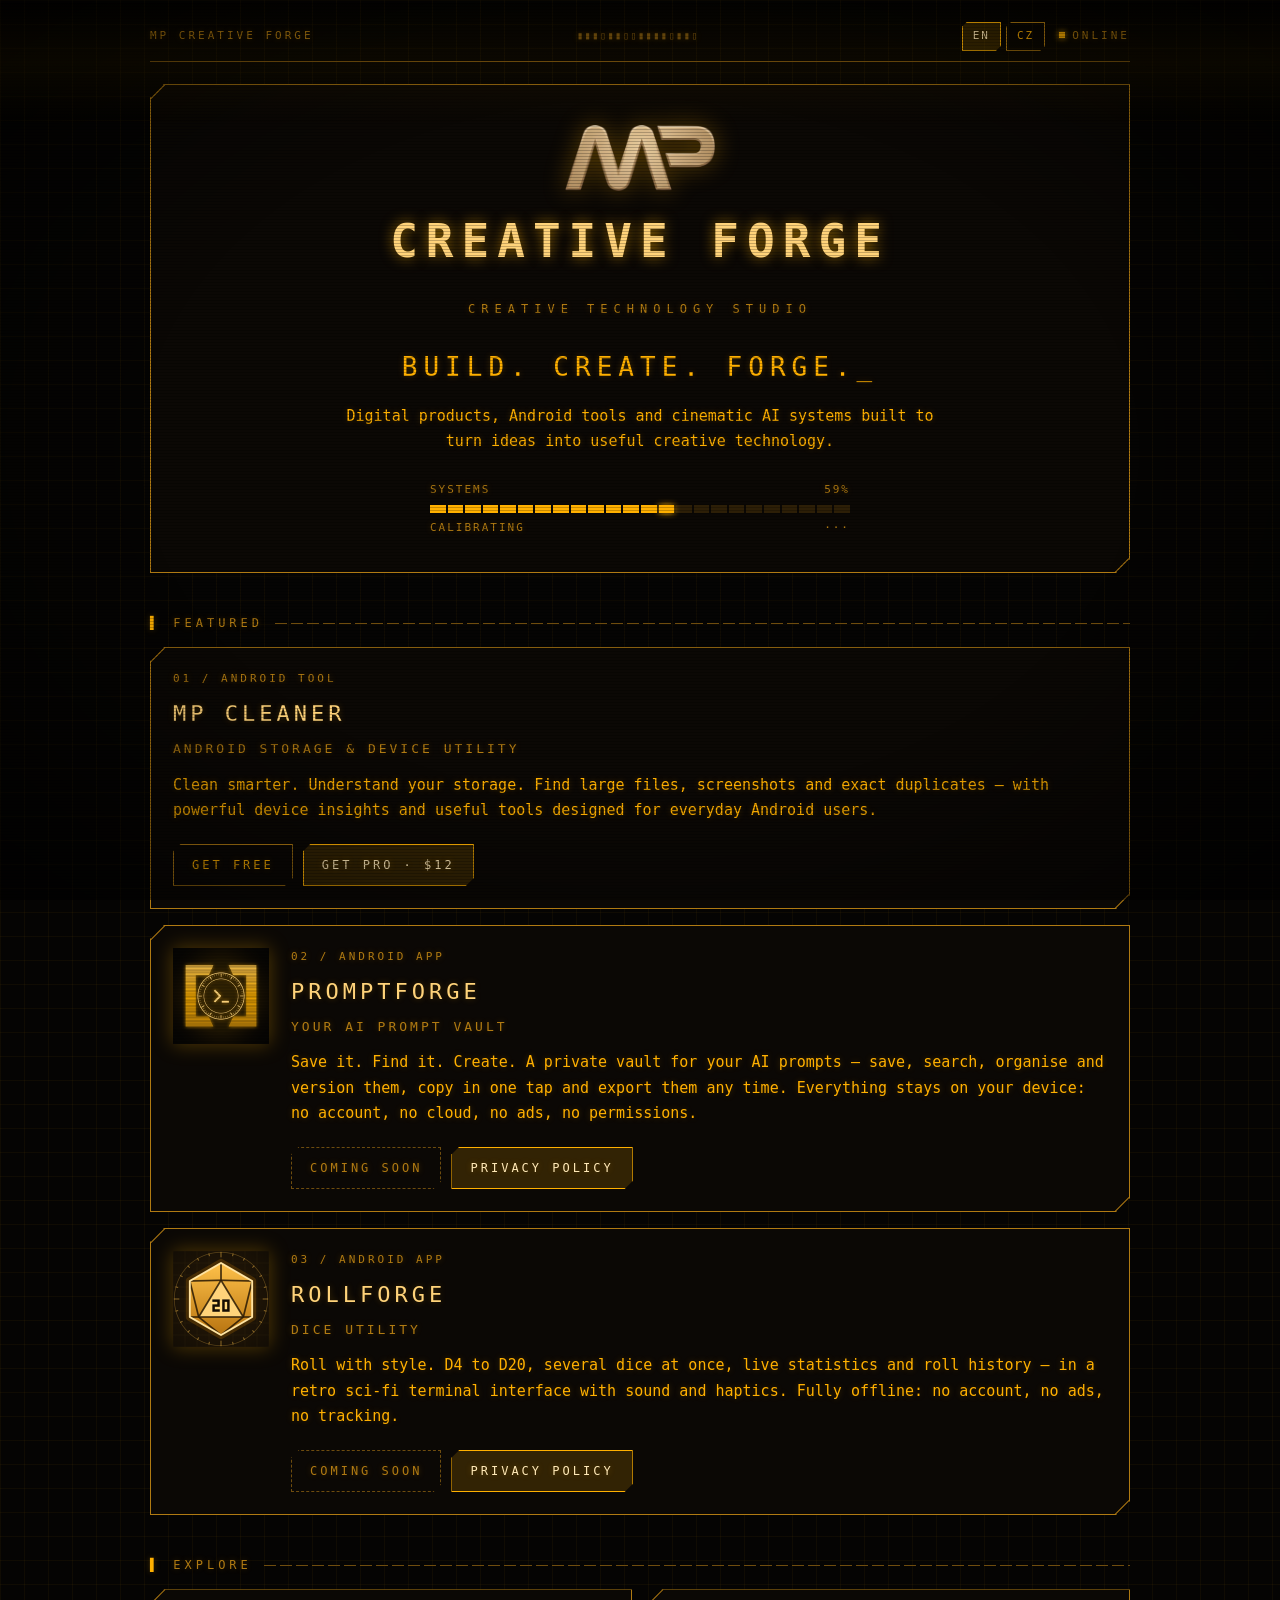
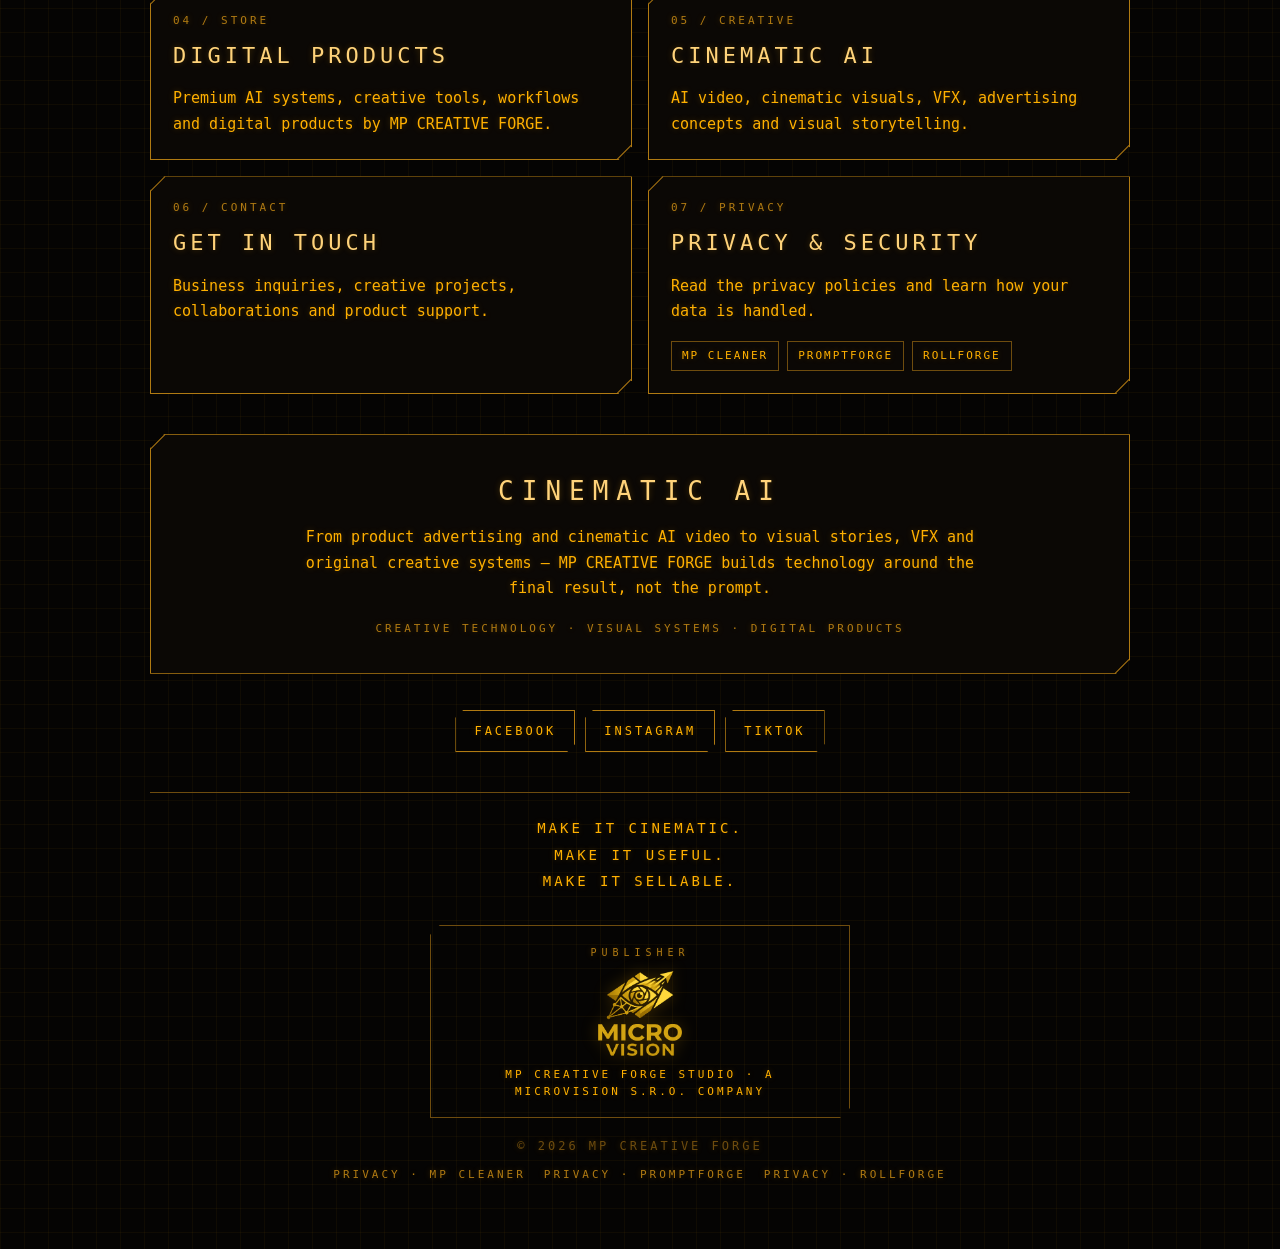
==== index.html @ 77c603ba "Show MICROVISION s.r.o. as publisher on all pages Co-Authored-By: Claude Opus 5.5 (1M context) <nore" ====
<!DOCTYPE html>
<html lang="en">
<head>
<meta charset="UTF-8">
<meta name="viewport" content="width=device-width, initial-scale=1.0">

<title>MP CREATIVE FORGE — Creative Technology Studio</title>
<meta name="description" content="MP CREATIVE FORGE — Digital products, Android tools, AI systems and cinematic visual technology.">
<meta name="theme-color" content="#050403">
<link rel="icon" type="image/png" href="assets/favicon.png">

<style>
:root {
  --bg: #050403;
  --panel: #0b0805;
  --amber: #ffb000;
  --amber-bright: #ffd37a;
  --amber-hot: #ffe9b8;
  --amber-dim: #b07a12;
  --amber-muted: #6e4c0e;
  --mono: "Share Tech Mono", "JetBrains Mono", "Fira Mono", "DejaVu Sans Mono", Menlo, Consolas, "Courier New", monospace;
}

* { box-sizing: border-box; }
html { scroll-behavior: smooth; }

body {
  margin: 0;
  min-height: 100vh;
  background-color: var(--bg);
  background-image:
    linear-gradient(rgba(255,176,0,.045) 1px, transparent 1px),
    linear-gradient(90deg, rgba(255,176,0,.045) 1px, transparent 1px);
  background-size: 24px 24px;
  color: var(--amber);
  font-family: var(--mono);
  font-size: 15px;
  line-height: 1.7;
  text-shadow: 0 0 6px rgba(255,176,0,.25);
}

/* CRT overlay: scanlines, vignette, rolling refresh band */
body::before, body::after {
  content: "";
  position: fixed;
  inset: 0;
  pointer-events: none;
  z-index: 10;
}
body::before {
  background:
    repeating-linear-gradient(to bottom, rgba(0,0,0,.22) 0 1px, transparent 1px 3px),
    radial-gradient(ellipse at center, transparent 55%, rgba(0,0,0,.6) 100%);
}
body::after {
  height: 14vh;
  background: linear-gradient(to bottom, transparent, rgba(255,176,0,.035), transparent);
  animation: band 7s linear infinite;
}
@keyframes band { from { transform: translateY(-20vh); } to { transform: translateY(120vh); } }
@keyframes blink { 50% { opacity: 0; } }
@keyframes flicker {
  0% { opacity: 0; } 12% { opacity: .8; } 18% { opacity: .2; } 32% { opacity: 1; } 38% { opacity: .55; } 52%, 100% { opacity: 1; }
}
@media (prefers-reduced-motion: reduce) {
  body::after { display: none; }
  .flicker, .cursor { animation: none !important; }
}

a { color: var(--amber-bright); }
a:hover { color: var(--amber-hot); }

.container {
  width: min(100% - 32px, 980px);
  margin: 0 auto;
  padding: 22px 0 64px;
}

/* top status bar */
.topbar {
  display: flex;
  justify-content: space-between;
  align-items: center;
  gap: 12px;
  padding-bottom: 10px;
  border-bottom: 1px solid var(--amber-muted);
  font-size: 11px;
  letter-spacing: 3px;
  color: var(--amber-dim);
}
.topbar .bars { color: var(--amber-muted); letter-spacing: 1px; }
.topbar-right { display: flex; align-items: center; gap: 14px; }
.lang { display: flex; gap: 5px; }
.lang button {
  font: inherit;
  font-size: 11px;
  letter-spacing: 2px;
  padding: 4px 10px;
  color: var(--amber);
  background: transparent;
  border: 1px solid var(--amber-dim);
  cursor: pointer;
  clip-path: polygon(5px 0, 100% 0, 100% calc(100% - 5px), calc(100% - 5px) 100%, 0 100%, 0 5px);
}
.lang button:hover { border-color: var(--amber); color: var(--amber-hot); }
.lang button[aria-pressed="true"] { background: rgba(255,176,0,.18); color: var(--amber-hot); border-color: var(--amber); }
.dot::before {
  content: "";
  display: inline-block;
  width: 6px; height: 6px;
  margin: 0 7px 1px 0;
  background: var(--amber);
  box-shadow: 0 0 6px var(--amber);
}

/* chamfered HUD panel */
.panel {
  position: relative;
  display: block;
  padding: 22px;
  background: var(--panel);
  border: 1px solid var(--amber-dim);
  clip-path: polygon(14px 0, 100% 0, 100% calc(100% - 14px), calc(100% - 14px) 100%, 0 100%, 0 14px);
  color: inherit;
  text-decoration: none;
}
.panel::before, .panel::after {
  content: "";
  position: absolute;
  width: 20px; height: 1px;
  background: var(--amber-dim);
  transform: rotate(-45deg);
}
.panel::before { top: 6px; left: -3px; }
.panel::after { bottom: 6px; right: -3px; }
a.panel:hover { border-color: var(--amber); background: #120c04; }
a.panel:hover h2 { color: var(--amber-hot); }

/* hero */
header.panel {
  margin-top: 22px;
  padding: 40px 24px 34px;
  text-align: center;
}
.logo {
  width: 150px;
  max-width: 50%;
  height: auto;
  filter: drop-shadow(0 0 12px rgba(255,176,0,.35));
}
.flicker { animation: flicker 1.1s ease-out both; }
.brand {
  margin-top: 16px;
  font-size: clamp(26px, 6vw, 46px);
  letter-spacing: 8px;
  color: var(--amber-bright);
  text-shadow: 0 0 14px rgba(255,176,0,.6);
  line-height: 1.15;
}
.visually-hidden { position: absolute; width: 1px; height: 1px; overflow: hidden; clip: rect(0 0 0 0); white-space: nowrap; }
.eyebrow {
  margin-top: 6px;
  font-size: 12px;
  letter-spacing: 6px;
  color: var(--amber-dim);
  text-transform: uppercase;
}
.hero-title {
  margin-top: 26px;
  font-size: clamp(18px, 4vw, 26px);
  letter-spacing: 6px;
  color: var(--amber);
}
.cursor { animation: blink 1s steps(1) infinite; }
.hero-text {
  max-width: 620px;
  margin: 14px auto 0;
  color: var(--amber);
}
.boot {
  max-width: 420px;
  margin: 26px auto 0;
  text-align: left;
  font-size: 11px;
  letter-spacing: 2px;
  color: var(--amber-dim);
}
.boot .meter {
  display: grid;
  grid-template-columns: repeat(24, 1fr);
  gap: 2px;
  margin: 6px 0;
  height: 8px;
}
.boot .meter span { background: var(--amber); }
.boot .meter span { transition: background .08s, box-shadow .08s; }
.boot .meter span.off { background: rgba(110,76,14,.35); }
.boot .meter span.lit { box-shadow: 0 0 6px var(--amber); }
.boot.done .meter { animation: meterflash .5s ease-out; }
@keyframes meterflash { 0% { filter: brightness(1.8); } 100% { filter: none; } }
.boot .row { display: flex; justify-content: space-between; }

/* section label */
.section-label {
  display: flex;
  align-items: center;
  gap: 12px;
  margin: 40px 0 14px;
  font-size: 12px;
  letter-spacing: 4px;
  color: var(--amber-dim);
  text-transform: uppercase;
}
.section-label::before { content: "▌"; color: var(--amber); }
.section-label::after {
  content: "";
  flex: 1;
  height: 1px;
  background: repeating-linear-gradient(90deg, var(--amber-muted) 0 12px, transparent 12px 16px);
}

/* features */
.features { display: grid; gap: 16px; }
.feature { display: grid; grid-template-columns: 1fr; gap: 6px; }
.feature.with-icon { grid-template-columns: 96px 1fr; gap: 6px 22px; align-items: start; }
.feature .icon {
  width: 96px; height: 96px;
  grid-row: span 5;
  filter: drop-shadow(0 0 10px rgba(255,176,0,.3));
}
.number { font-size: 11px; letter-spacing: 3px; color: var(--amber-dim); }
h2 {
  margin: 0;
  font-size: 22px;
  font-weight: normal;
  letter-spacing: 4px;
  color: var(--amber-bright);
}
h3 {
  margin: 0;
  font-size: 13px;
  font-weight: normal;
  letter-spacing: 3px;
  color: var(--amber-dim);
  text-transform: uppercase;
}
p { margin: 6px 0 0; }

.buttons { display: flex; flex-wrap: wrap; gap: 10px; margin-top: 14px; }
.button {
  display: inline-block;
  padding: 10px 18px;
  border: 1px solid var(--amber-dim);
  color: var(--amber);
  font-size: 12px;
  letter-spacing: 3px;
  text-decoration: none;
  clip-path: polygon(8px 0, 100% 0, 100% calc(100% - 8px), calc(100% - 8px) 100%, 0 100%, 0 8px);
}
.button:hover { border-color: var(--amber); color: var(--amber-hot); background: rgba(255,176,0,.12); }
.button.primary { border-color: var(--amber); background: rgba(255,176,0,.16); color: var(--amber-hot); }
.button.primary:hover { background: rgba(255,176,0,.3); }
.button.soon { color: var(--amber-dim); border-color: var(--amber-muted); border-style: dashed; }

/* hub grid */
.grid { display: grid; grid-template-columns: repeat(2, 1fr); gap: 16px; }
.grid .panel { display: flex; flex-direction: column; gap: 6px; }
.card-links { display: flex; flex-wrap: wrap; gap: 8px; margin-top: 10px; }
.card-links a {
  font-size: 11px;
  letter-spacing: 2px;
  padding: 5px 10px;
  border: 1px solid var(--amber-muted);
  text-decoration: none;
  color: var(--amber);
}
.card-links a:hover { border-color: var(--amber); color: var(--amber-hot); }

/* cinematic */
.cinematic { margin-top: 40px; text-align: center; padding: 34px 24px; }
.cinematic h2 { font-size: 26px; letter-spacing: 8px; }
.cinematic p { max-width: 680px; margin: 12px auto 0; }
.tagline { margin-top: 18px; font-size: 11px; letter-spacing: 3px; color: var(--amber-dim); }

/* social */
.social { display: flex; justify-content: center; flex-wrap: wrap; gap: 10px; margin-top: 36px; }

/* footer */
footer {
  margin-top: 40px;
  padding-top: 22px;
  border-top: 1px solid var(--amber-muted);
  text-align: center;
  font-size: 12px;
  letter-spacing: 3px;
  color: var(--amber-dim);
}
.motto { color: var(--amber); font-size: 14px; line-height: 1.9; }
/* publisher: MICROVISION s.r.o. */
.publisher {
  display: flex;
  flex-direction: column;
  align-items: center;
  gap: 10px;
  margin: 30px auto 0;
  padding: 18px 22px 16px;
  max-width: 420px;
  border: 1px solid var(--amber-muted);
  clip-path: polygon(10px 0, 100% 0, 100% calc(100% - 10px), calc(100% - 10px) 100%, 0 100%, 0 10px);
}
.publisher-label { font-size: 10px; letter-spacing: 5px; color: var(--amber-dim); }
.publisher-logo { width: 84px; height: auto; filter: drop-shadow(0 0 8px rgba(255,176,0,.3)); }
.publisher-line { font-size: 11px; letter-spacing: 3px; line-height: 1.6; color: var(--amber); }
.copyright { margin-top: 18px; color: var(--amber-muted); }
.privacy-links { display: flex; justify-content: center; flex-wrap: wrap; gap: 6px 18px; margin-top: 10px; font-size: 11px; }
.privacy-links a { color: var(--amber-dim); text-decoration: none; }
.privacy-links a:hover { color: var(--amber-hot); }

@media (max-width: 640px) {
  body { font-size: 14px; }
  .grid { grid-template-columns: 1fr; }
  .feature.with-icon { grid-template-columns: 64px 1fr; gap: 4px 14px; }
  .feature .icon { width: 64px; height: 64px; }
  .topbar .bars { display: none; }
  h2 { font-size: 19px; letter-spacing: 3px; }
}
</style>
</head>

<body>

<main class="container">

<div class="topbar">
    <span>MP CREATIVE FORGE</span>
    <span class="bars">▮▮▮▯▮▮▯▯▮▮▮▮▯▮▮▯</span>
    <div class="topbar-right">
        <div class="lang" role="group" aria-label="Language">
            <button type="button" data-set-lang="en" aria-pressed="true">EN</button>
            <button type="button" data-set-lang="cs" aria-pressed="false">CZ</button>
        </div>
        <span class="dot">ONLINE</span>
    </div>
</div>

<header class="panel">

    <img class="logo flicker" src="assets/mp-logo.png" alt="MP Creative Forge logo" width="320" height="141">

    <h1 class="brand"><span class="visually-hidden">MP </span>CREATIVE FORGE</h1>

    <div class="eyebrow">
        Creative Technology Studio
    </div>

    <div class="hero-title">
        BUILD. CREATE. FORGE.<span class="cursor">_</span>
    </div>

    <p class="hero-text">
        Digital products, Android tools and cinematic AI systems
        built to turn ideas into useful creative technology.
    </p>

    <div class="boot" aria-hidden="true">
        <div class="row"><span>SYSTEMS</span><span id="boot-pct">100%</span></div>
        <div class="meter" id="boot-meter">
            <span></span><span></span><span></span><span></span><span></span><span></span>
            <span></span><span></span><span></span><span></span><span></span><span></span>
            <span></span><span></span><span></span><span></span><span></span><span></span>
            <span></span><span></span><span></span><span></span><span></span><span></span>
        </div>
        <div class="row"><span id="boot-left">CORE · ONLINE</span><span id="boot-right">FORGE · READY</span></div>
    </div>

</header>


<!-- FEATURED PRODUCTS -->

<div class="section-label">
    Featured
</div>

<div class="features">

    <section class="panel feature">

        <div class="number">01 / ANDROID TOOL</div>

        <h2>MP CLEANER</h2>

        <h3>Android Storage &amp; Device Utility</h3>

        <p>
            Clean smarter. Understand your storage. Find large files,
            screenshots and exact duplicates — with powerful device
            insights and useful tools designed for everyday Android users.
        </p>

        <div class="buttons">

            <a class="button"
               href="https://forgecraft10.gumroad.com/l/hymlu"
               target="_blank"
               rel="noopener">
                GET FREE
            </a>

            <a class="button primary"
               href="https://forgecraft10.gumroad.com/l/jkwzxy"
               target="_blank"
               rel="noopener">
                GET PRO · $12
            </a>

        </div>

    </section>

    <section class="panel feature with-icon">

        <img class="icon" src="assets/promptforge-icon.png" alt="PromptForge app icon" width="192" height="192">

        <div class="number">02 / ANDROID APP</div>

        <h2>PROMPTFORGE</h2>

        <h3>Your AI Prompt Vault</h3>

        <p>
            Save it. Find it. Create. A private vault for your AI prompts —
            save, search, organise and version them, copy in one tap and
            export them any time. Everything stays on your device: no account,
            no cloud, no ads, no permissions.
        </p>

        <div class="buttons">

            <span class="button soon">
                COMING SOON
            </span>

            <a class="button primary"
               href="https://mpcreativeforge-arch.github.io/privacy/prompt-forge/"
               target="_blank"
               rel="noopener">
                PRIVACY POLICY
            </a>

        </div>

    </section>

    <section class="panel feature with-icon">

        <img class="icon" src="assets/rollforge-icon.png" alt="RollForge app icon" width="192" height="192">

        <div class="number">03 / ANDROID APP</div>

        <h2>ROLLFORGE</h2>

        <h3>Dice Utility</h3>

        <p>
            Roll with style. D4 to D20, several dice at once, live
            statistics and roll history — in a retro sci‑fi terminal
            interface with sound and haptics. Fully offline: no account,
            no ads, no tracking.
        </p>

        <div class="buttons">

            <span class="button soon">
                COMING SOON
            </span>

            <a class="button primary"
               href="https://mpcreativeforge-arch.github.io/privacy/rollforge/"
               target="_blank"
               rel="noopener">
                PRIVACY POLICY
            </a>

        </div>

    </section>

</div>


<!-- HUB -->

<div class="section-label">
    Explore
</div>

<section class="grid">

    <a class="panel"
       href="https://forgecraft10.gumroad.com/"
       target="_blank"
       rel="noopener">

        <div class="number">04 / STORE</div>

        <h2>DIGITAL PRODUCTS</h2>

        <p>
            Premium AI systems, creative tools, workflows and
            digital products by MP CREATIVE FORGE.
        </p>

    </a>


    <a class="panel" href="#cinematic">

        <div class="number">05 / CREATIVE</div>

        <h2>CINEMATIC AI</h2>

        <p>
            AI video, cinematic visuals, VFX, advertising concepts
            and visual storytelling.
        </p>

    </a>


    <a class="panel"
       href="mailto:mpcreativeforge@gmail.com">

        <div class="number">06 / CONTACT</div>

        <h2>GET IN TOUCH</h2>

        <p>
            Business inquiries, creative projects,
            collaborations and product support.
        </p>

    </a>


    <div class="panel">

        <div class="number">07 / PRIVACY</div>

        <h2>PRIVACY &amp; SECURITY</h2>

        <p>
            Read the privacy policies and learn
            how your data is handled.
        </p>

        <div class="card-links">
            <a href="https://mpcreativeforge-arch.github.io/privacy/mp-cleaner/"
               target="_blank"
               rel="noopener">MP CLEANER</a>
            <a href="https://mpcreativeforge-arch.github.io/privacy/prompt-forge/"
               target="_blank"
               rel="noopener">PROMPTFORGE</a>
            <a href="https://mpcreativeforge-arch.github.io/privacy/rollforge/"
               target="_blank"
               rel="noopener">ROLLFORGE</a>
        </div>

    </div>

</section>


<!-- CINEMATIC -->

<section class="panel cinematic" id="cinematic">

    <h2>CINEMATIC AI</h2>

    <p>
        From product advertising and cinematic AI video to visual
        stories, VFX and original creative systems — MP CREATIVE FORGE
        builds technology around the final result, not the prompt.
    </p>

    <div class="tagline">
        CREATIVE TECHNOLOGY · VISUAL SYSTEMS · DIGITAL PRODUCTS
    </div>

</section>


<!-- SOCIAL -->

<div class="social">

    <a class="button"
       href="https://www.facebook.com/share/19otzVTKPP/"
       target="_blank"
       rel="noopener">
        FACEBOOK
    </a>

    <a class="button"
       href="https://www.instagram.com/mp.creative.forge?stkn=YXJyazFtN3ozc21w"
       target="_blank"
       rel="noopener">
        INSTAGRAM
    </a>

    <a class="button"
       href="https://www.tiktok.com/@mp.creative.forge?_r=1&_t=ZN-9AGIVg1AxC2"
       target="_blank"
       rel="noopener">
        TIKTOK
    </a>

</div>


<footer>

    <div class="motto" id="motto">
        MAKE IT CINEMATIC.<br>
        MAKE IT USEFUL.<br>
        MAKE IT SELLABLE.
    </div>

    <div class="publisher">
        <div class="publisher-label">PUBLISHER</div>
        <img class="publisher-logo" src="assets/microvision-logo.png" alt="MICROVISION s.r.o. logo" width="260" height="263">
        <div class="publisher-line">MP CREATIVE FORGE STUDIO · A MICROVISION S.R.O. COMPANY</div>
    </div>

    <div class="copyright">
        © 2026 MP CREATIVE FORGE
    </div>

    <div class="privacy-links">
        <a href="https://mpcreativeforge-arch.github.io/privacy/mp-cleaner/"
           target="_blank"
           rel="noopener">PRIVACY · MP CLEANER</a>
        <a href="https://mpcreativeforge-arch.github.io/privacy/prompt-forge/"
           target="_blank"
           rel="noopener">PRIVACY · PROMPTFORGE</a>
        <a href="https://mpcreativeforge-arch.github.io/privacy/rollforge/"
           target="_blank"
           rel="noopener">PRIVACY · ROLLFORGE</a>
    </div>

</footer>

</main>

<script>
(function () {
  /* ---------- Czech translation (English is the page's own text) ---------- */
  var CS = {
    "Creative Technology Studio": "Studio kreativních technologií",
    "Digital products, Android tools and cinematic AI systems built to turn ideas into useful creative technology.":
      "Digitální produkty, nástroje pro Android a filmové AI systémy, které proměňují nápady v užitečné kreativní technologie.",
    "Featured": "Doporučujeme",
    "Explore": "Prozkoumat",
    "01 / ANDROID TOOL": "01 / NÁSTROJ PRO ANDROID",
    "02 / ANDROID APP": "02 / APLIKACE PRO ANDROID",
    "03 / ANDROID APP": "03 / APLIKACE PRO ANDROID",
    "Android Storage & Device Utility": "Správa úložiště a zařízení pro Android",
    "Clean smarter. Understand your storage. Find large files, screenshots and exact duplicates — with powerful device insights and useful tools designed for everyday Android users.":
      "Čistěte chytřeji. Poznejte své úložiště. Najděte velké soubory, snímky obrazovky a přesné duplikáty – s podrobným přehledem o zařízení a užitečnými nástroji pro každodenní uživatele Androidu.",
    "GET FREE": "ZDARMA",
    "GET PRO · $12": "VERZE PRO · $12",
    "Your AI Prompt Vault": "Váš trezor AI promptů",
    "Save it. Find it. Create. A private vault for your AI prompts — save, search, organise and version them, copy in one tap and export them any time. Everything stays on your device: no account, no cloud, no ads, no permissions.":
      "Uložte. Najděte. Tvořte. Soukromý trezor pro vaše AI prompty – ukládejte, vyhledávejte, třiďte a verzujte je, kopírujte jedním klepnutím a kdykoli exportujte. Vše zůstává ve vašem zařízení: žádný účet, žádný cloud, žádné reklamy, žádná oprávnění.",
    "COMING SOON": "JIŽ BRZY",
    "PRIVACY POLICY": "ZÁSADY SOUKROMÍ",
    "Dice Utility": "Herní kostky",
    "Roll with style. D4 to D20, several dice at once, live statistics and roll history — in a retro sci‑fi terminal interface with sound and haptics. Fully offline: no account, no ads, no tracking.":
      "Házejte se stylem. Kostky D4 až D20, více kostek najednou, živé statistiky a historie hodů – v retro sci‑fi terminálovém rozhraní se zvukem a vibracemi. Plně offline: žádný účet, žádné reklamy, žádné sledování.",
    "04 / STORE": "04 / OBCHOD",
    "DIGITAL PRODUCTS": "DIGITÁLNÍ PRODUKTY",
    "Premium AI systems, creative tools, workflows and digital products by MP CREATIVE FORGE.":
      "Prémiové AI systémy, kreativní nástroje, pracovní postupy a digitální produkty od MP CREATIVE FORGE.",
    "05 / CREATIVE": "05 / TVORBA",
    "AI video, cinematic visuals, VFX, advertising concepts and visual storytelling.":
      "AI video, filmové vizuály, VFX, reklamní koncepty a vizuální vyprávění.",
    "06 / CONTACT": "06 / KONTAKT",
    "GET IN TOUCH": "NAPIŠTE NÁM",
    "Business inquiries, creative projects, collaborations and product support.":
      "Obchodní dotazy, kreativní projekty, spolupráce a podpora produktů.",
    "07 / PRIVACY": "07 / SOUKROMÍ",
    "PRIVACY & SECURITY": "SOUKROMÍ A BEZPEČNOST",
    "Read the privacy policies and learn how your data is handled.":
      "Přečtěte si zásady ochrany soukromí a zjistěte, jak nakládáme s vašimi daty.",
    "From product advertising and cinematic AI video to visual stories, VFX and original creative systems — MP CREATIVE FORGE builds technology around the final result, not the prompt.":
      "Od produktové reklamy a filmového AI videa po vizuální příběhy, VFX a originální kreativní systémy – MP CREATIVE FORGE staví technologie kolem výsledku, ne kolem promptu.",
    "CREATIVE TECHNOLOGY · VISUAL SYSTEMS · DIGITAL PRODUCTS": "KREATIVNÍ TECHNOLOGIE · VIZUÁLNÍ SYSTÉMY · DIGITÁLNÍ PRODUKTY",
    "PRIVACY · MP CLEANER": "SOUKROMÍ · MP CLEANER",
    "PRIVACY · PROMPTFORGE": "SOUKROMÍ · PROMPTFORGE",
    "PRIVACY · ROLLFORGE": "SOUKROMÍ · ROLLFORGE",
    "PUBLISHER": "VYDAVATEL",
    "MP CREATIVE FORGE STUDIO · A MICROVISION S.R.O. COMPANY": "MP CREATIVE FORGE STUDIO · STUDIO SPOLEČNOSTI MICROVISION S.R.O."
  };
  var MOTTO_CS = "UDĚLEJ TO FILMOVĚ.<br>UDĚLEJ TO UŽITEČNĚ.<br>UDĚLEJ TO PRODEJNĚ.";
  var TITLE = {
    en: "MP CREATIVE FORGE — Creative Technology Studio",
    cs: "MP CREATIVE FORGE — Studio kreativních technologií"
  };
  var BOOT = {
    en: { steps: ["INITIALIZING", "LOADING MODULES", "CALIBRATING", "LINKING CORE"], left: "CORE · ONLINE", right: "FORGE · READY" },
    cs: { steps: ["INICIALIZACE", "NAČÍTÁNÍ MODULŮ", "KALIBRACE", "PROPOJENÍ JÁDRA"], left: "JÁDRO · ONLINE", right: "FORGE · PŘIPRAVENO" }
  };

  var norm = function (t) { return t.replace(/\s+/g, " ").trim(); };
  var leaves = [];
  document.querySelectorAll("main *").forEach(function (el) {
    if (el.children.length === 0 && !el.closest(".boot") && !el.closest(".lang")) {
      var key = norm(el.textContent);
      if (CS[key]) leaves.push({ el: el, en: el.textContent, cs: CS[key] });
    }
  });
  var motto = document.getElementById("motto");
  var mottoEn = motto ? motto.innerHTML : "";
  var rollforgePrivacy = document.querySelectorAll('a[href$="/privacy/rollforge/"], a[href$="/privacy/rollforge/?lang=cs"]');
  var buttons = document.querySelectorAll("[data-set-lang]");
  var lang = "en";
  var booted = false;

  function apply(next) {
    lang = next === "cs" ? "cs" : "en";
    leaves.forEach(function (l) { l.el.textContent = lang === "cs" ? l.cs : l.en; });
    if (motto) motto.innerHTML = lang === "cs" ? MOTTO_CS : mottoEn;
    rollforgePrivacy.forEach(function (a) {
      a.href = "https://mpcreativeforge-arch.github.io/privacy/rollforge/" + (lang === "cs" ? "?lang=cs" : "");
    });
    buttons.forEach(function (b) { b.setAttribute("aria-pressed", String(b.getAttribute("data-set-lang") === lang)); });
    document.documentElement.lang = lang;
    document.title = TITLE[lang];
    if (booted) {
      document.getElementById("boot-left").textContent = BOOT[lang].left;
      document.getElementById("boot-right").textContent = BOOT[lang].right;
    }
  }

  function initialLang() {
    var param = new URLSearchParams(location.search).get("lang");
    if (param) return param.toLowerCase();
    try {
      var saved = localStorage.getItem("mpcf-lang");
      if (saved) return saved;
    } catch (e) {}
    return (navigator.language || "en").toLowerCase().indexOf("cs") === 0 ? "cs" : "en";
  }

  buttons.forEach(function (b) {
    b.addEventListener("click", function () {
      apply(b.getAttribute("data-set-lang"));
      try { localStorage.setItem("mpcf-lang", lang); } catch (e) {}
    });
  });

  apply(initialLang());

  /* ---------- boot meter: fills from 0 to 100 % on load ---------- */
  var boot = document.querySelector(".boot");
  var cells = document.querySelectorAll("#boot-meter span");
  var pct = document.getElementById("boot-pct");
  var left = document.getElementById("boot-left");
  var right = document.getElementById("boot-right");
  var reduce = window.matchMedia && window.matchMedia("(prefers-reduced-motion: reduce)").matches;

  function finish() {
    booted = true;
    cells.forEach(function (c) { c.className = ""; });
    pct.textContent = "100%";
    left.textContent = BOOT[lang].left;
    right.textContent = BOOT[lang].right;
    boot.classList.add("done");
  }

  if (reduce || !window.requestAnimationFrame) { finish(); return; }

  var DURATION = 1800, DELAY = 450;
  var start = null;
  cells.forEach(function (c) { c.className = "off"; });
  pct.textContent = "0%";
  left.textContent = BOOT[lang].steps[0];
  right.textContent = "···";

  function frame(now) {
    if (start === null) start = now;
    var t = Math.min(1, Math.max(0, (now - start - DELAY) / DURATION));
    // Uneven, stepped progress like a real boot sequence.
    var p = t < 1 ? Math.min(0.99, t + 0.04 * Math.sin(t * 19)) : 1;
    var lit = Math.round(p * cells.length);
    cells.forEach(function (c, i) {
      c.className = i < lit ? (i === lit - 1 && t < 1 ? "lit" : "") : "off";
    });
    pct.textContent = Math.round(p * 100) + "%";
    var steps = BOOT[lang].steps;
    left.textContent = steps[Math.min(steps.length - 1, Math.floor(p * steps.length))];
    if (t < 1) requestAnimationFrame(frame); else finish();
  }
  requestAnimationFrame(frame);
})();
</script>

</body>
</html>
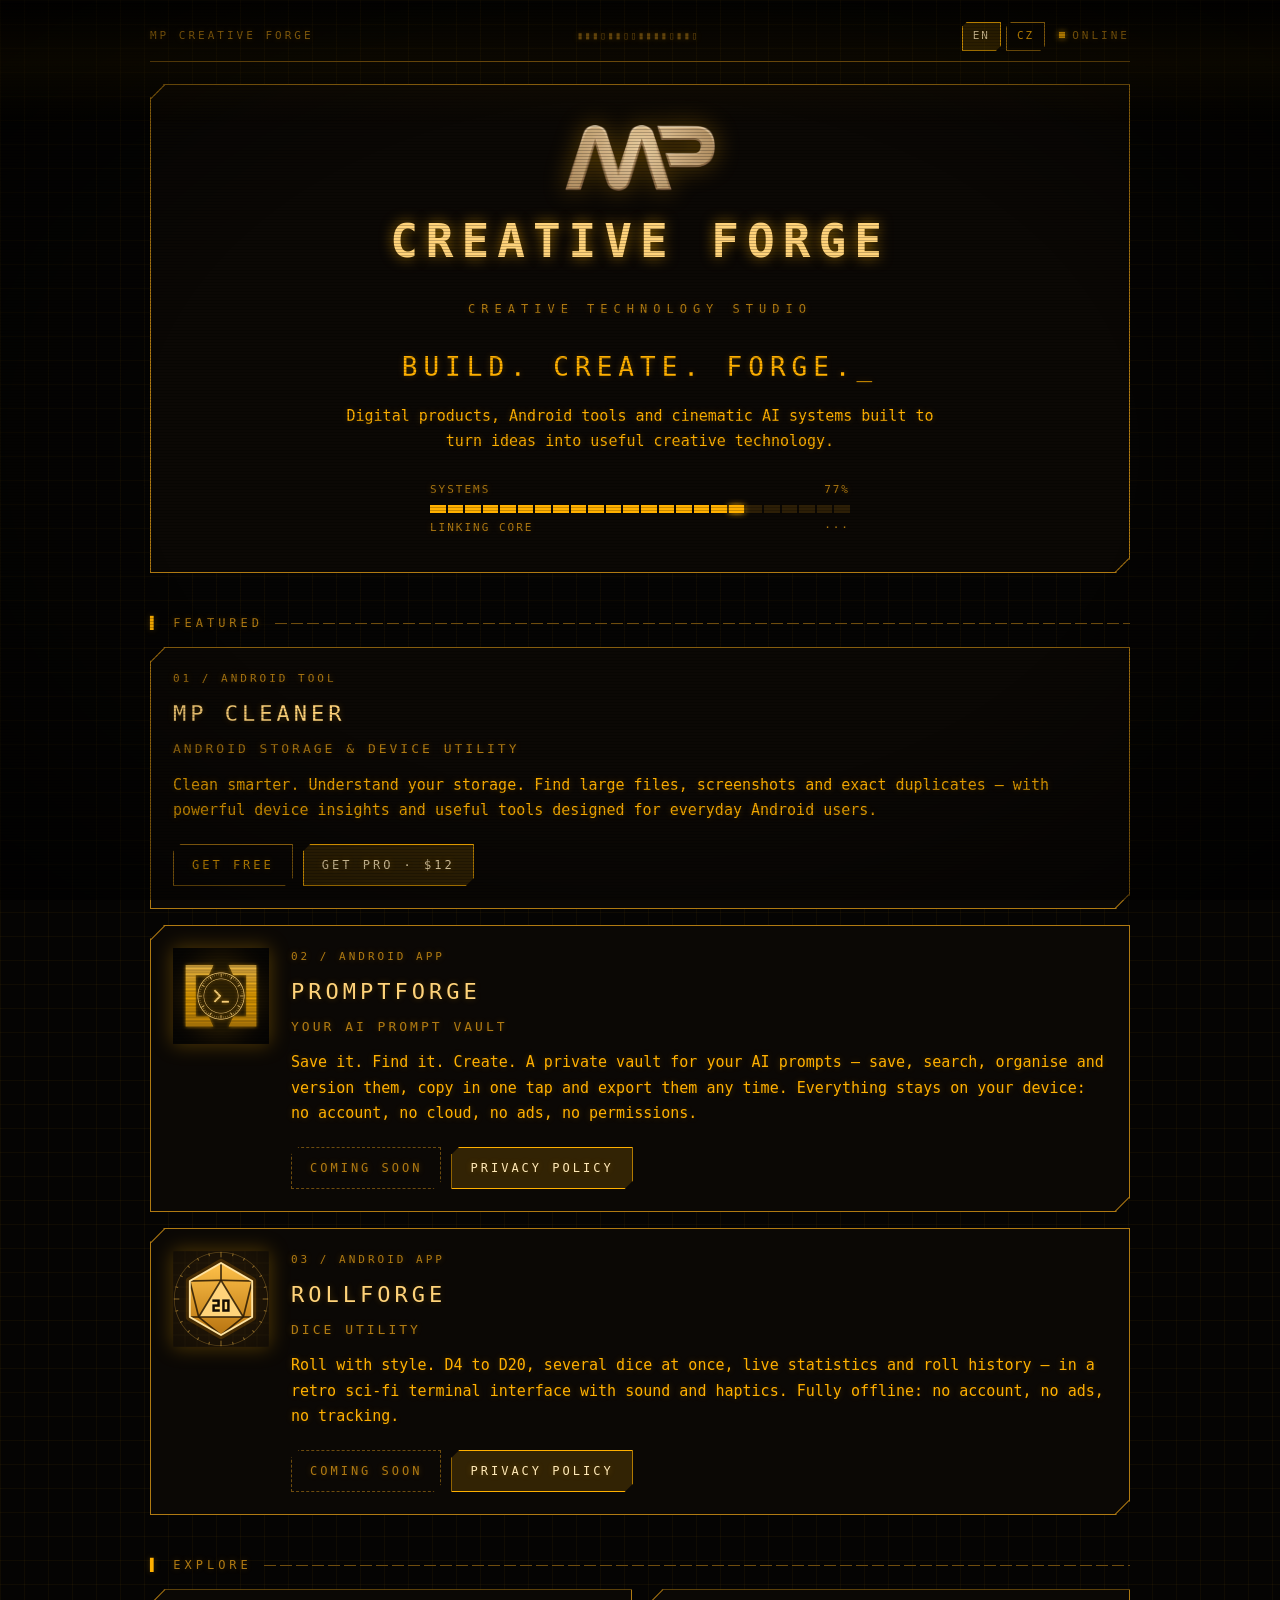
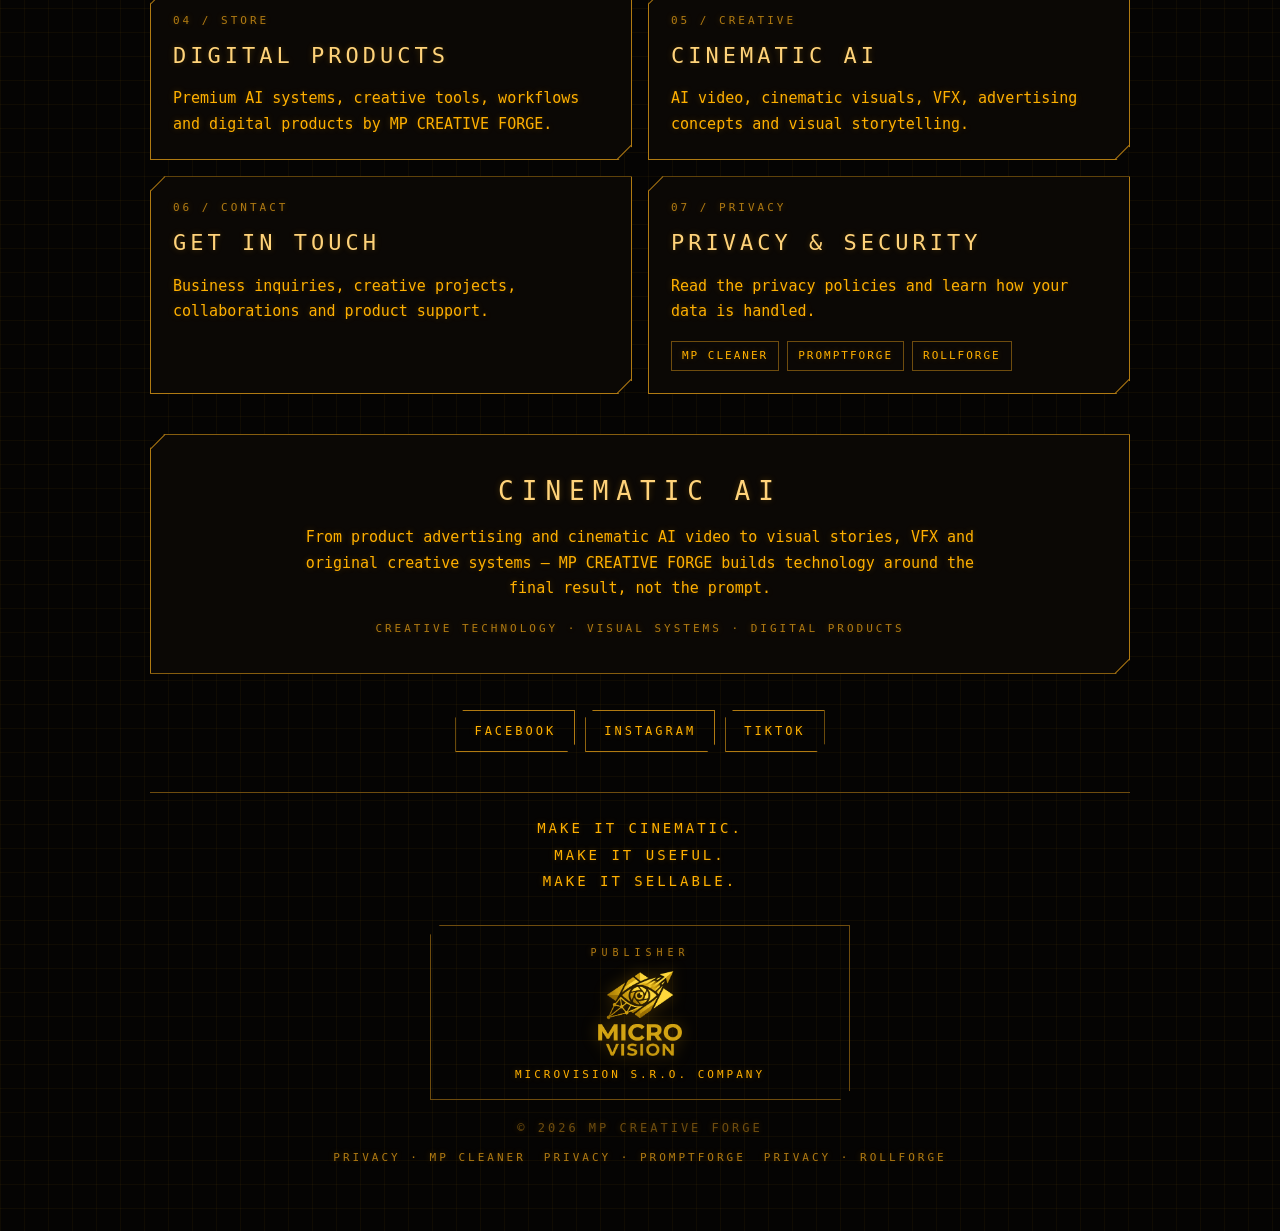
==== commit 23c6e69c: "Shorten publisher line to MICROVISION S.R.O. COMPANY Co-Authored-By: Claude Opus 5.5 (1M context) <n" ====
--- a/index.html
+++ b/index.html
@@ -629,7 +629,7 @@
     <div class="publisher">
         <div class="publisher-label">PUBLISHER</div>
         <img class="publisher-logo" src="assets/microvision-logo.png" alt="MICROVISION s.r.o. logo" width="260" height="263">
-        <div class="publisher-line">MP CREATIVE FORGE STUDIO · A MICROVISION S.R.O. COMPANY</div>
+        <div class="publisher-line">MICROVISION S.R.O. COMPANY</div>
     </div>
 
     <div class="copyright">
@@ -699,7 +699,7 @@
     "PRIVACY · PROMPTFORGE": "SOUKROMÍ · PROMPTFORGE",
     "PRIVACY · ROLLFORGE": "SOUKROMÍ · ROLLFORGE",
     "PUBLISHER": "VYDAVATEL",
-    "MP CREATIVE FORGE STUDIO · A MICROVISION S.R.O. COMPANY": "MP CREATIVE FORGE STUDIO · STUDIO SPOLEČNOSTI MICROVISION S.R.O."
+    "MICROVISION S.R.O. COMPANY": "SPOLEČNOST MICROVISION S.R.O."
   };
   var MOTTO_CS = "UDĚLEJ TO FILMOVĚ.<br>UDĚLEJ TO UŽITEČNĚ.<br>UDĚLEJ TO PRODEJNĚ.";
   var TITLE = {
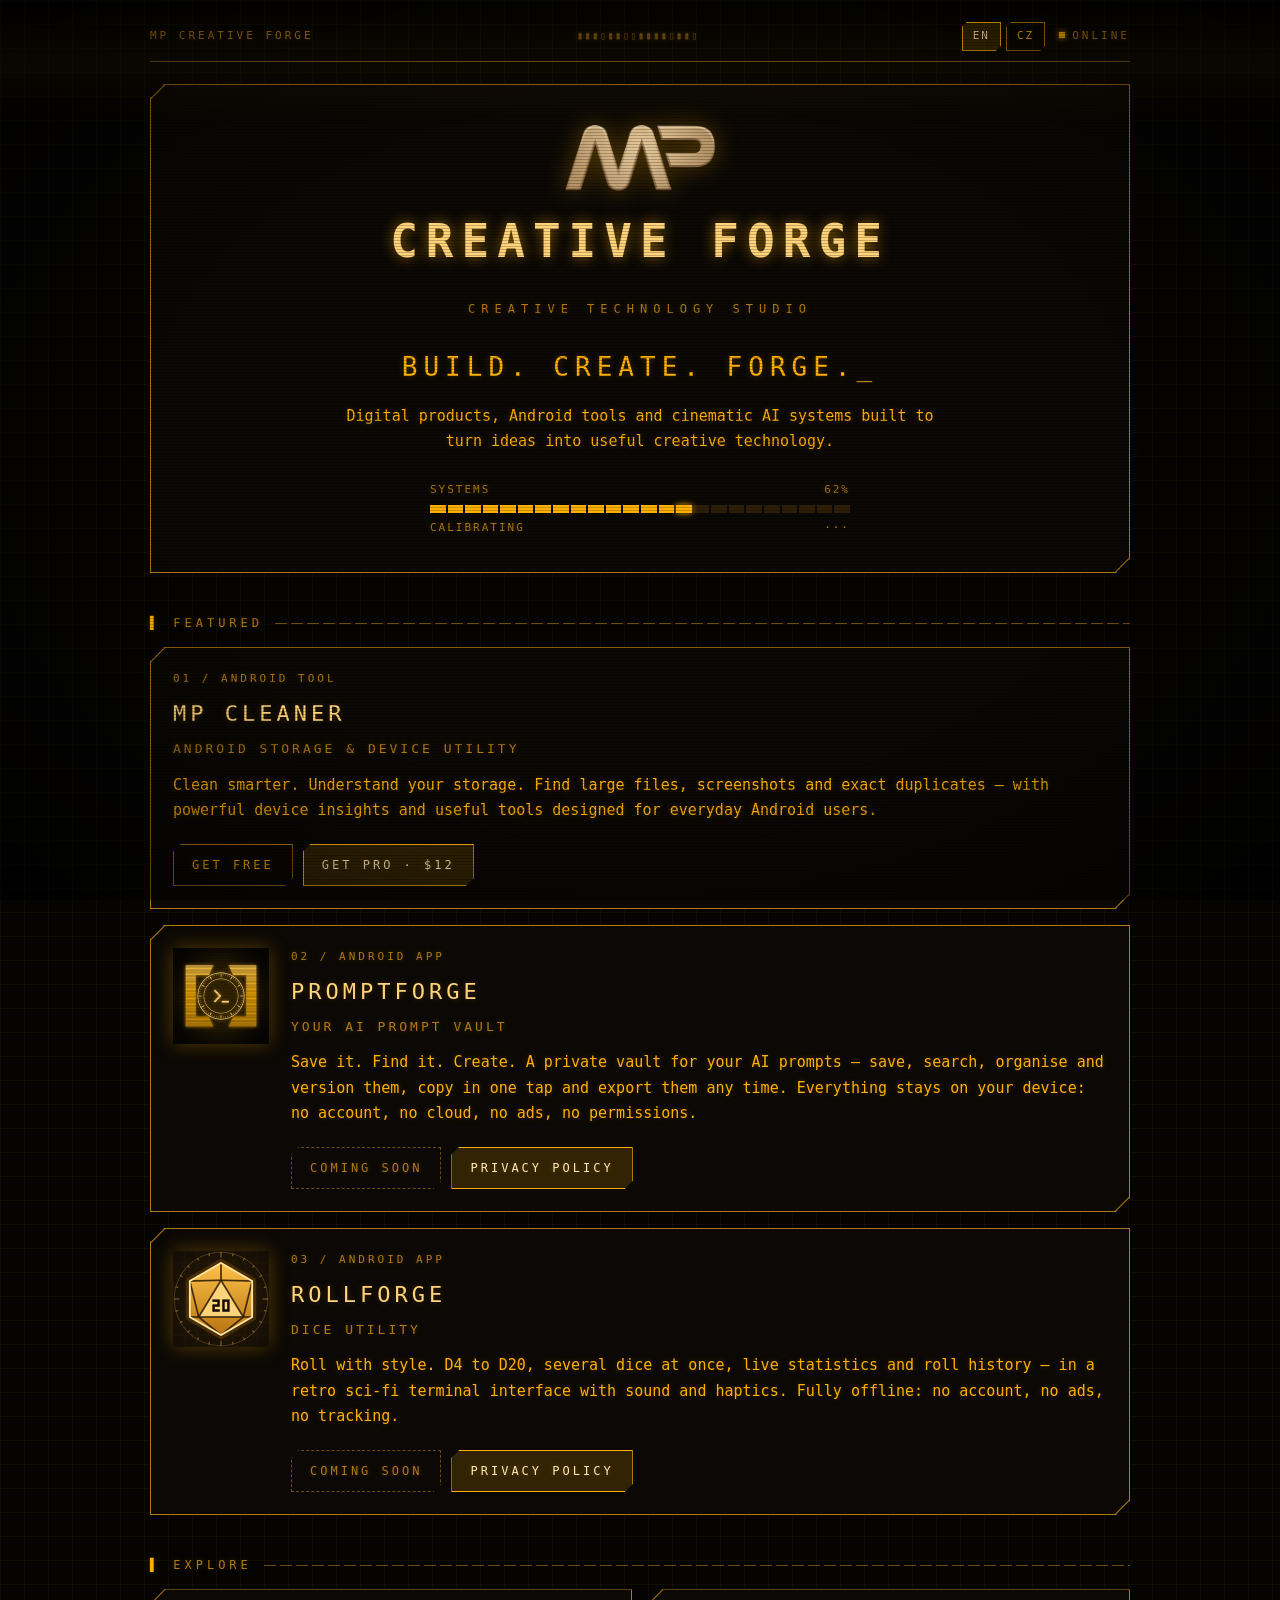
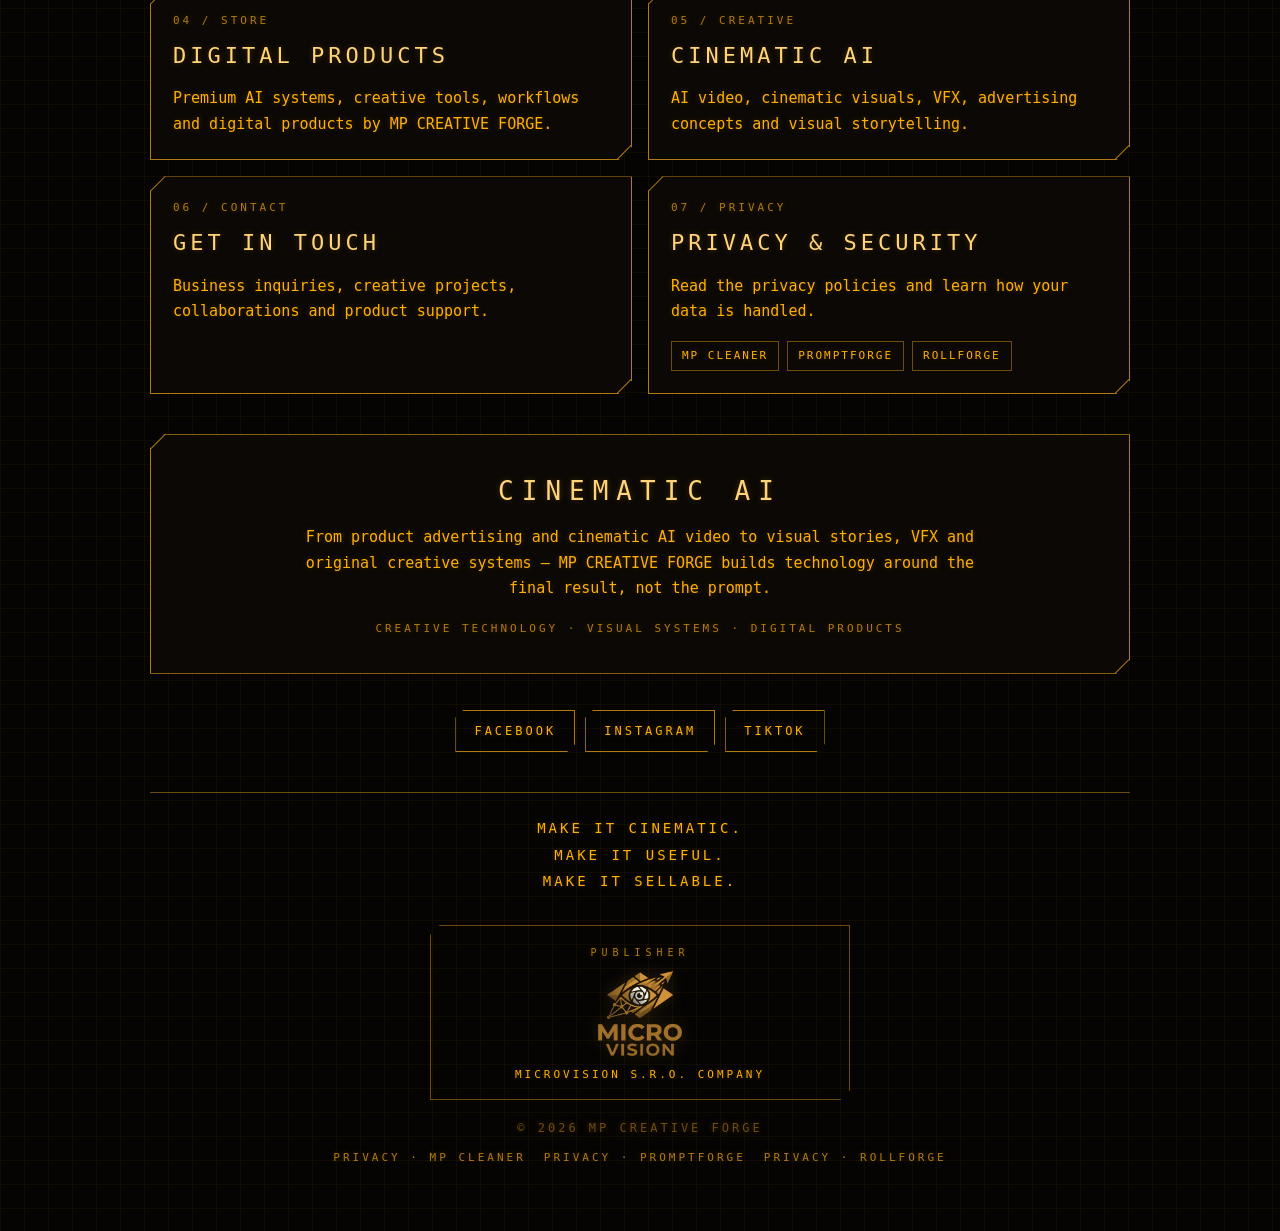
==== commit 23472231: "Use an ochre MICROVISION logo with a white eye Co-Authored-By: Claude Opus 5.5 (1M context) <noreply" ====
--- a/index.html
+++ b/index.html
@@ -309,7 +309,7 @@
   clip-path: polygon(10px 0, 100% 0, 100% calc(100% - 10px), calc(100% - 10px) 100%, 0 100%, 0 10px);
 }
 .publisher-label { font-size: 10px; letter-spacing: 5px; color: var(--amber-dim); }
-.publisher-logo { width: 84px; height: auto; filter: drop-shadow(0 0 8px rgba(255,176,0,.3)); }
+.publisher-logo { width: 84px; height: auto; filter: drop-shadow(0 0 8px rgba(200,140,50,.25)); }
 .publisher-line { font-size: 11px; letter-spacing: 3px; line-height: 1.6; color: var(--amber); }
 .copyright { margin-top: 18px; color: var(--amber-muted); }
 .privacy-links { display: flex; justify-content: center; flex-wrap: wrap; gap: 6px 18px; margin-top: 10px; font-size: 11px; }
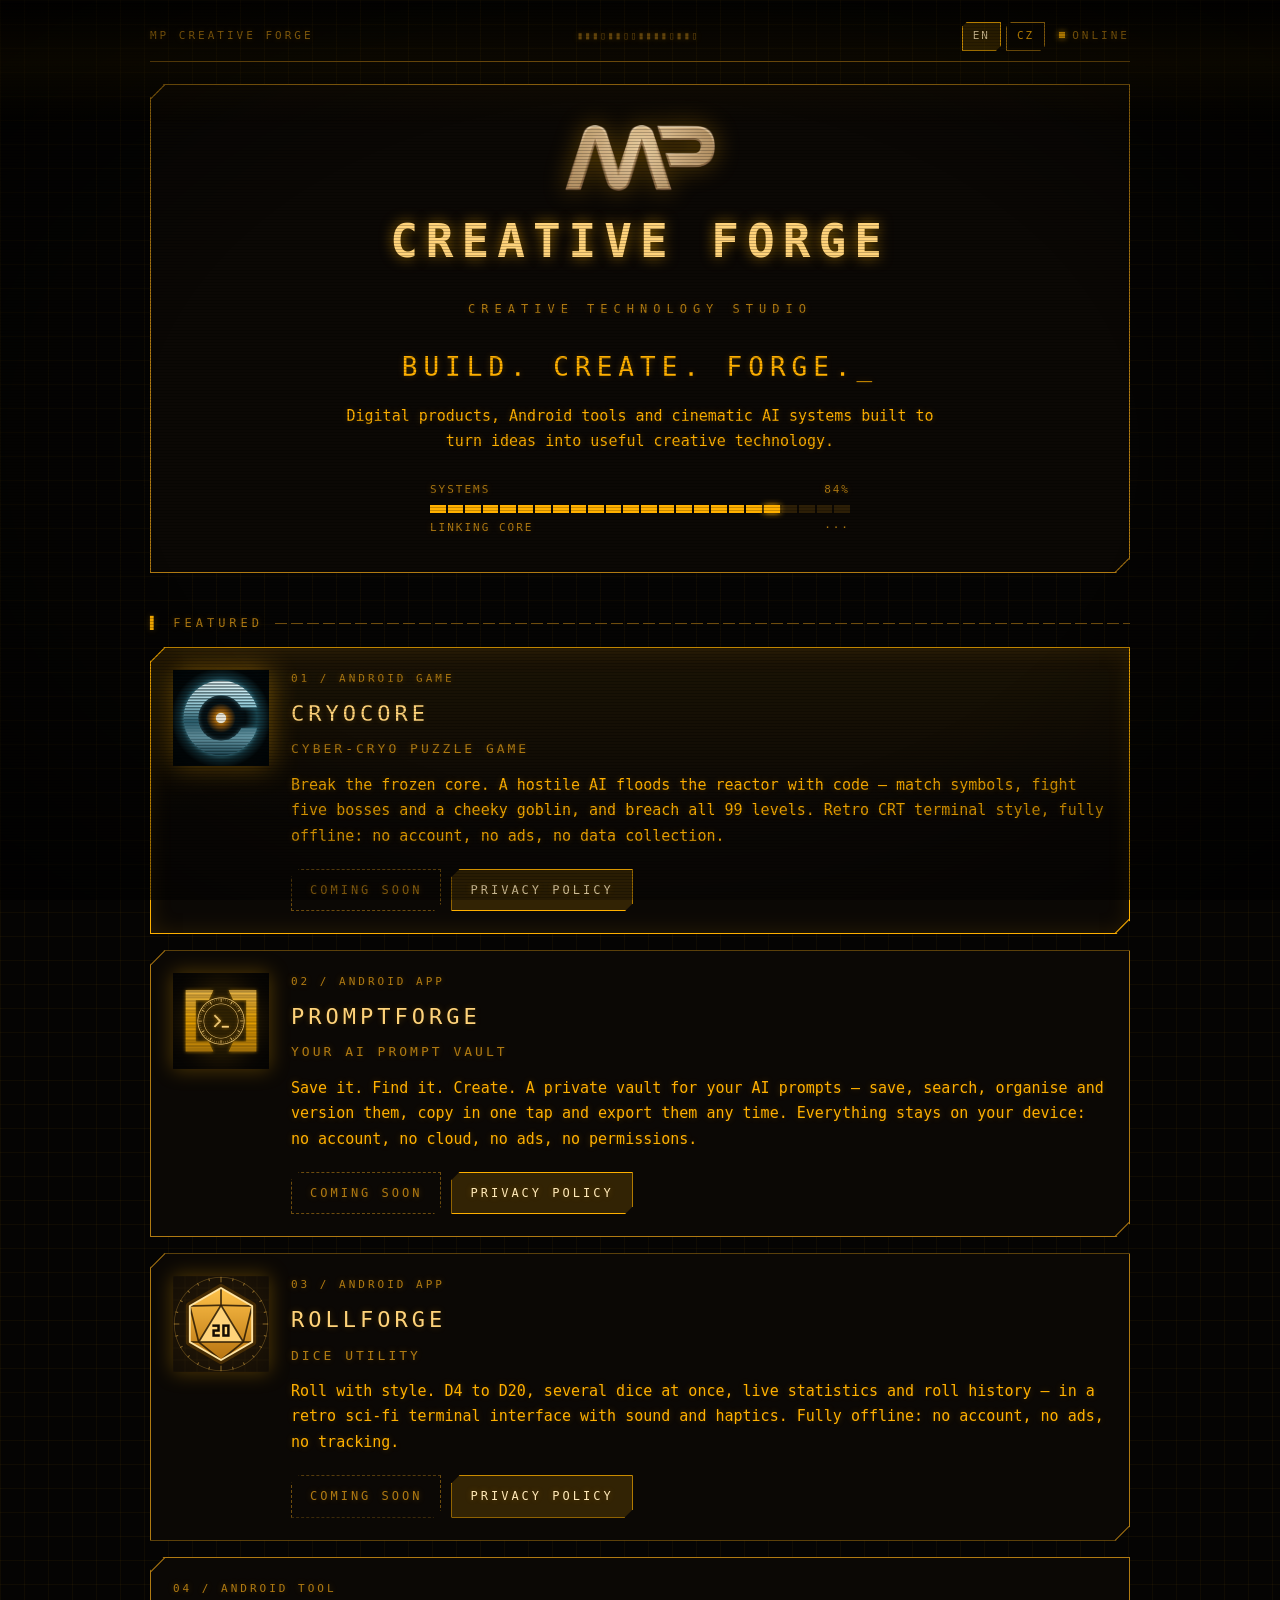
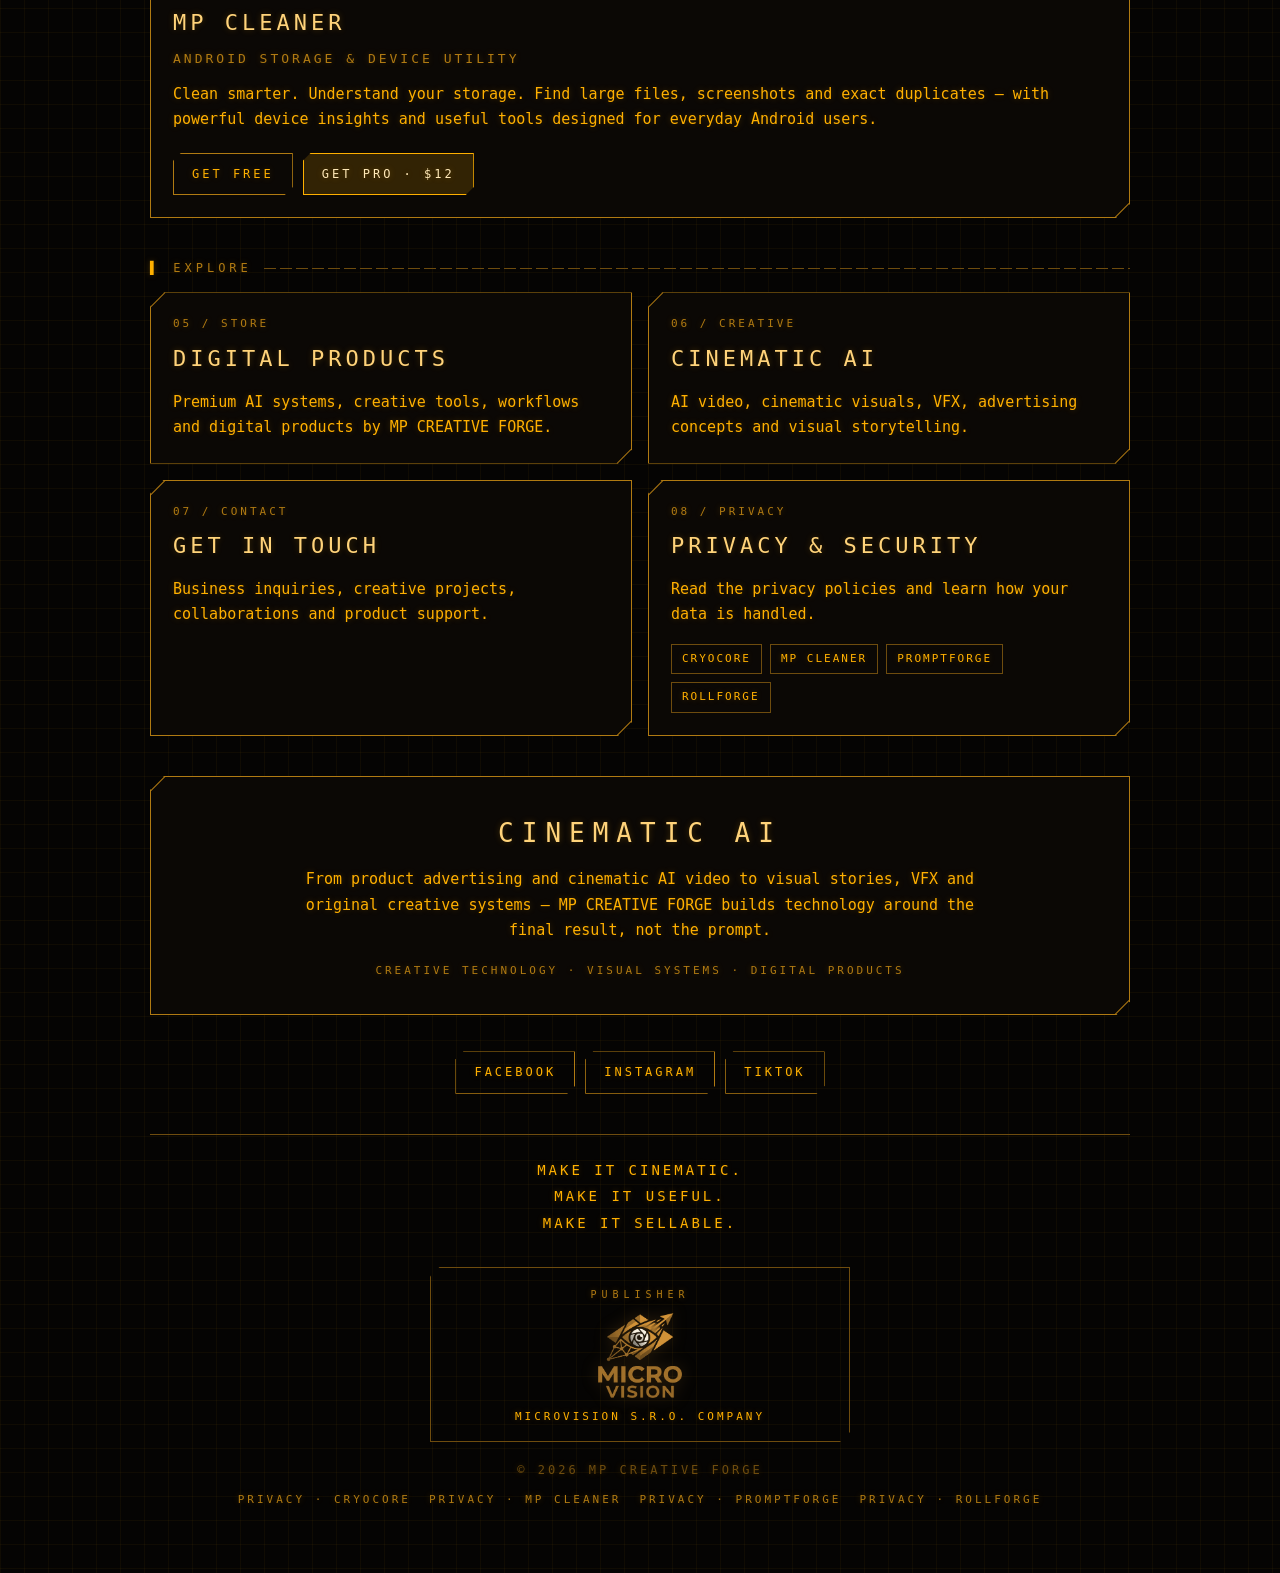
==== commit 4a869d97: "Add CRYOCORE first on the home page with its privacy policy; MP Cleaner moves last Co-Authored-By: C" ====
--- a/index.html
+++ b/index.html
@@ -228,6 +228,14 @@
   grid-row: span 5;
   filter: drop-shadow(0 0 10px rgba(255,176,0,.3));
 }
+/* lead product: slightly stronger frame */
+.feature.lead {
+  border-color: var(--amber);
+  background: linear-gradient(180deg, rgba(255,176,0,.07), transparent 60%), var(--panel);
+  box-shadow: inset 0 0 22px rgba(255,176,0,.12);
+}
+.feature.lead::before, .feature.lead::after { background: var(--amber); }
+.feature.lead .icon { grid-row: span 5; filter: drop-shadow(0 0 14px rgba(255,176,0,.45)); }
 .number { font-size: 11px; letter-spacing: 3px; color: var(--amber-dim); }
 h2 {
   margin: 0;
@@ -384,9 +392,111 @@
 
 <div class="features">
 
+    <section class="panel feature with-icon lead">
+
+        <img class="icon" src="assets/cryocore-icon.png" alt="CRYOCORE game icon" width="192" height="192">
+
+        <div class="number">01 / ANDROID GAME</div>
+
+        <h2>CRYOCORE</h2>
+
+        <h3>Cyber-Cryo Puzzle Game</h3>
+
+        <p>
+            Break the frozen core. A hostile AI floods the reactor with
+            code — match symbols, fight five bosses and a cheeky goblin,
+            and breach all 99 levels. Retro CRT terminal style, fully
+            offline: no account, no ads, no data collection.
+        </p>
+
+        <div class="buttons">
+
+            <span class="button soon">
+                COMING SOON
+            </span>
+
+            <a class="button primary"
+               href="https://mpcreativeforge-arch.github.io/privacy/cryocore/"
+               target="_blank"
+               rel="noopener">
+                PRIVACY POLICY
+            </a>
+
+        </div>
+
+    </section>
+
+    <section class="panel feature with-icon">
+
+        <img class="icon" src="assets/promptforge-icon.png" alt="PromptForge app icon" width="192" height="192">
+
+        <div class="number">02 / ANDROID APP</div>
+
+        <h2>PROMPTFORGE</h2>
+
+        <h3>Your AI Prompt Vault</h3>
+
+        <p>
+            Save it. Find it. Create. A private vault for your AI prompts —
+            save, search, organise and version them, copy in one tap and
+            export them any time. Everything stays on your device: no account,
+            no cloud, no ads, no permissions.
+        </p>
+
+        <div class="buttons">
+
+            <span class="button soon">
+                COMING SOON
+            </span>
+
+            <a class="button primary"
+               href="https://mpcreativeforge-arch.github.io/privacy/prompt-forge/"
+               target="_blank"
+               rel="noopener">
+                PRIVACY POLICY
+            </a>
+
+        </div>
+
+    </section>
+
+    <section class="panel feature with-icon">
+
+        <img class="icon" src="assets/rollforge-icon.png" alt="RollForge app icon" width="192" height="192">
+
+        <div class="number">03 / ANDROID APP</div>
+
+        <h2>ROLLFORGE</h2>
+
+        <h3>Dice Utility</h3>
+
+        <p>
+            Roll with style. D4 to D20, several dice at once, live
+            statistics and roll history — in a retro sci‑fi terminal
+            interface with sound and haptics. Fully offline: no account,
+            no ads, no tracking.
+        </p>
+
+        <div class="buttons">
+
+            <span class="button soon">
+                COMING SOON
+            </span>
+
+            <a class="button primary"
+               href="https://mpcreativeforge-arch.github.io/privacy/rollforge/"
+               target="_blank"
+               rel="noopener">
+                PRIVACY POLICY
+            </a>
+
+        </div>
+
+    </section>
+
     <section class="panel feature">
 
-        <div class="number">01 / ANDROID TOOL</div>
+        <div class="number">04 / ANDROID TOOL</div>
 
         <h2>MP CLEANER</h2>
 
@@ -418,74 +528,6 @@
 
     </section>
 
-    <section class="panel feature with-icon">
-
-        <img class="icon" src="assets/promptforge-icon.png" alt="PromptForge app icon" width="192" height="192">
-
-        <div class="number">02 / ANDROID APP</div>
-
-        <h2>PROMPTFORGE</h2>
-
-        <h3>Your AI Prompt Vault</h3>
-
-        <p>
-            Save it. Find it. Create. A private vault for your AI prompts —
-            save, search, organise and version them, copy in one tap and
-            export them any time. Everything stays on your device: no account,
-            no cloud, no ads, no permissions.
-        </p>
-
-        <div class="buttons">
-
-            <span class="button soon">
-                COMING SOON
-            </span>
-
-            <a class="button primary"
-               href="https://mpcreativeforge-arch.github.io/privacy/prompt-forge/"
-               target="_blank"
-               rel="noopener">
-                PRIVACY POLICY
-            </a>
-
-        </div>
-
-    </section>
-
-    <section class="panel feature with-icon">
-
-        <img class="icon" src="assets/rollforge-icon.png" alt="RollForge app icon" width="192" height="192">
-
-        <div class="number">03 / ANDROID APP</div>
-
-        <h2>ROLLFORGE</h2>
-
-        <h3>Dice Utility</h3>
-
-        <p>
-            Roll with style. D4 to D20, several dice at once, live
-            statistics and roll history — in a retro sci‑fi terminal
-            interface with sound and haptics. Fully offline: no account,
-            no ads, no tracking.
-        </p>
-
-        <div class="buttons">
-
-            <span class="button soon">
-                COMING SOON
-            </span>
-
-            <a class="button primary"
-               href="https://mpcreativeforge-arch.github.io/privacy/rollforge/"
-               target="_blank"
-               rel="noopener">
-                PRIVACY POLICY
-            </a>
-
-        </div>
-
-    </section>
-
 </div>
 
 
@@ -502,7 +544,7 @@
        target="_blank"
        rel="noopener">
 
-        <div class="number">04 / STORE</div>
+        <div class="number">05 / STORE</div>
 
         <h2>DIGITAL PRODUCTS</h2>
 
@@ -516,7 +558,7 @@
 
     <a class="panel" href="#cinematic">
 
-        <div class="number">05 / CREATIVE</div>
+        <div class="number">06 / CREATIVE</div>
 
         <h2>CINEMATIC AI</h2>
 
@@ -531,7 +573,7 @@
     <a class="panel"
        href="mailto:mpcreativeforge@gmail.com">
 
-        <div class="number">06 / CONTACT</div>
+        <div class="number">07 / CONTACT</div>
 
         <h2>GET IN TOUCH</h2>
 
@@ -545,7 +587,7 @@
 
     <div class="panel">
 
-        <div class="number">07 / PRIVACY</div>
+        <div class="number">08 / PRIVACY</div>
 
         <h2>PRIVACY &amp; SECURITY</h2>
 
@@ -555,6 +597,9 @@
         </p>
 
         <div class="card-links">
+            <a href="https://mpcreativeforge-arch.github.io/privacy/cryocore/"
+               target="_blank"
+               rel="noopener">CRYOCORE</a>
             <a href="https://mpcreativeforge-arch.github.io/privacy/mp-cleaner/"
                target="_blank"
                rel="noopener">MP CLEANER</a>
@@ -637,6 +682,9 @@
     </div>
 
     <div class="privacy-links">
+        <a href="https://mpcreativeforge-arch.github.io/privacy/cryocore/"
+           target="_blank"
+           rel="noopener">PRIVACY · CRYOCORE</a>
         <a href="https://mpcreativeforge-arch.github.io/privacy/mp-cleaner/"
            target="_blank"
            rel="noopener">PRIVACY · MP CLEANER</a>
@@ -661,9 +709,13 @@
       "Digitální produkty, nástroje pro Android a filmové AI systémy, které proměňují nápady v užitečné kreativní technologie.",
     "Featured": "Doporučujeme",
     "Explore": "Prozkoumat",
-    "01 / ANDROID TOOL": "01 / NÁSTROJ PRO ANDROID",
-    "02 / ANDROID APP": "02 / APLIKACE PRO ANDROID",
+    "01 / ANDROID GAME": "01 / HRA PRO ANDROID",
+    "02 / ANDROID TOOL": "02 / NÁSTROJ PRO ANDROID",
     "03 / ANDROID APP": "03 / APLIKACE PRO ANDROID",
+    "04 / ANDROID APP": "04 / APLIKACE PRO ANDROID",
+    "Cyber-Cryo Puzzle Game": "Kyber-kryo logická hra",
+    "Break the frozen core. A hostile AI floods the reactor with code — match symbols, fight five bosses and a cheeky goblin, and breach all 99 levels. Retro CRT terminal style, fully offline: no account, no ads, no data collection.":
+      "Prolom zamrzlé jádro. Nepřátelská AI zaplavuje reaktor kódem – skládej symboly, poraz pět bossů i drzého goblina a prolom všech 99 levelů. Retro styl CRT terminálu, plně offline: bez účtu, bez reklam, bez sběru dat.",
     "Android Storage & Device Utility": "Správa úložiště a zařízení pro Android",
     "Clean smarter. Understand your storage. Find large files, screenshots and exact duplicates — with powerful device insights and useful tools designed for everyday Android users.":
       "Čistěte chytřeji. Poznejte své úložiště. Najděte velké soubory, snímky obrazovky a přesné duplikáty – s podrobným přehledem o zařízení a užitečnými nástroji pro každodenní uživatele Androidu.",
@@ -677,24 +729,25 @@
     "Dice Utility": "Herní kostky",
     "Roll with style. D4 to D20, several dice at once, live statistics and roll history — in a retro sci‑fi terminal interface with sound and haptics. Fully offline: no account, no ads, no tracking.":
       "Házejte se stylem. Kostky D4 až D20, více kostek najednou, živé statistiky a historie hodů – v retro sci‑fi terminálovém rozhraní se zvukem a vibracemi. Plně offline: žádný účet, žádné reklamy, žádné sledování.",
-    "04 / STORE": "04 / OBCHOD",
+    "05 / STORE": "05 / OBCHOD",
     "DIGITAL PRODUCTS": "DIGITÁLNÍ PRODUKTY",
     "Premium AI systems, creative tools, workflows and digital products by MP CREATIVE FORGE.":
       "Prémiové AI systémy, kreativní nástroje, pracovní postupy a digitální produkty od MP CREATIVE FORGE.",
-    "05 / CREATIVE": "05 / TVORBA",
+    "06 / CREATIVE": "06 / TVORBA",
     "AI video, cinematic visuals, VFX, advertising concepts and visual storytelling.":
       "AI video, filmové vizuály, VFX, reklamní koncepty a vizuální vyprávění.",
-    "06 / CONTACT": "06 / KONTAKT",
+    "07 / CONTACT": "07 / KONTAKT",
     "GET IN TOUCH": "NAPIŠTE NÁM",
     "Business inquiries, creative projects, collaborations and product support.":
       "Obchodní dotazy, kreativní projekty, spolupráce a podpora produktů.",
-    "07 / PRIVACY": "07 / SOUKROMÍ",
+    "08 / PRIVACY": "08 / SOUKROMÍ",
     "PRIVACY & SECURITY": "SOUKROMÍ A BEZPEČNOST",
     "Read the privacy policies and learn how your data is handled.":
       "Přečtěte si zásady ochrany soukromí a zjistěte, jak nakládáme s vašimi daty.",
     "From product advertising and cinematic AI video to visual stories, VFX and original creative systems — MP CREATIVE FORGE builds technology around the final result, not the prompt.":
       "Od produktové reklamy a filmového AI videa po vizuální příběhy, VFX a originální kreativní systémy – MP CREATIVE FORGE staví technologie kolem výsledku, ne kolem promptu.",
     "CREATIVE TECHNOLOGY · VISUAL SYSTEMS · DIGITAL PRODUCTS": "KREATIVNÍ TECHNOLOGIE · VIZUÁLNÍ SYSTÉMY · DIGITÁLNÍ PRODUKTY",
+    "PRIVACY · CRYOCORE": "SOUKROMÍ · CRYOCORE",
     "PRIVACY · MP CLEANER": "SOUKROMÍ · MP CLEANER",
     "PRIVACY · PROMPTFORGE": "SOUKROMÍ · PROMPTFORGE",
     "PRIVACY · ROLLFORGE": "SOUKROMÍ · ROLLFORGE",
@@ -722,6 +775,7 @@
   var motto = document.getElementById("motto");
   var mottoEn = motto ? motto.innerHTML : "";
   var rollforgePrivacy = document.querySelectorAll('a[href$="/privacy/rollforge/"], a[href$="/privacy/rollforge/?lang=cs"]');
+  var cryocorePrivacy = document.querySelectorAll('a[href$="/privacy/cryocore/"], a[href$="/privacy/cryocore/?lang=cs"]');
   var buttons = document.querySelectorAll("[data-set-lang]");
   var lang = "en";
   var booted = false;
@@ -732,6 +786,9 @@
     if (motto) motto.innerHTML = lang === "cs" ? MOTTO_CS : mottoEn;
     rollforgePrivacy.forEach(function (a) {
       a.href = "https://mpcreativeforge-arch.github.io/privacy/rollforge/" + (lang === "cs" ? "?lang=cs" : "");
+    });
+    cryocorePrivacy.forEach(function (a) {
+      a.href = "https://mpcreativeforge-arch.github.io/privacy/cryocore/" + (lang === "cs" ? "?lang=cs" : "");
     });
     buttons.forEach(function (b) { b.setAttribute("aria-pressed", String(b.getAttribute("data-set-lang") === lang)); });
     document.documentElement.lang = lang;
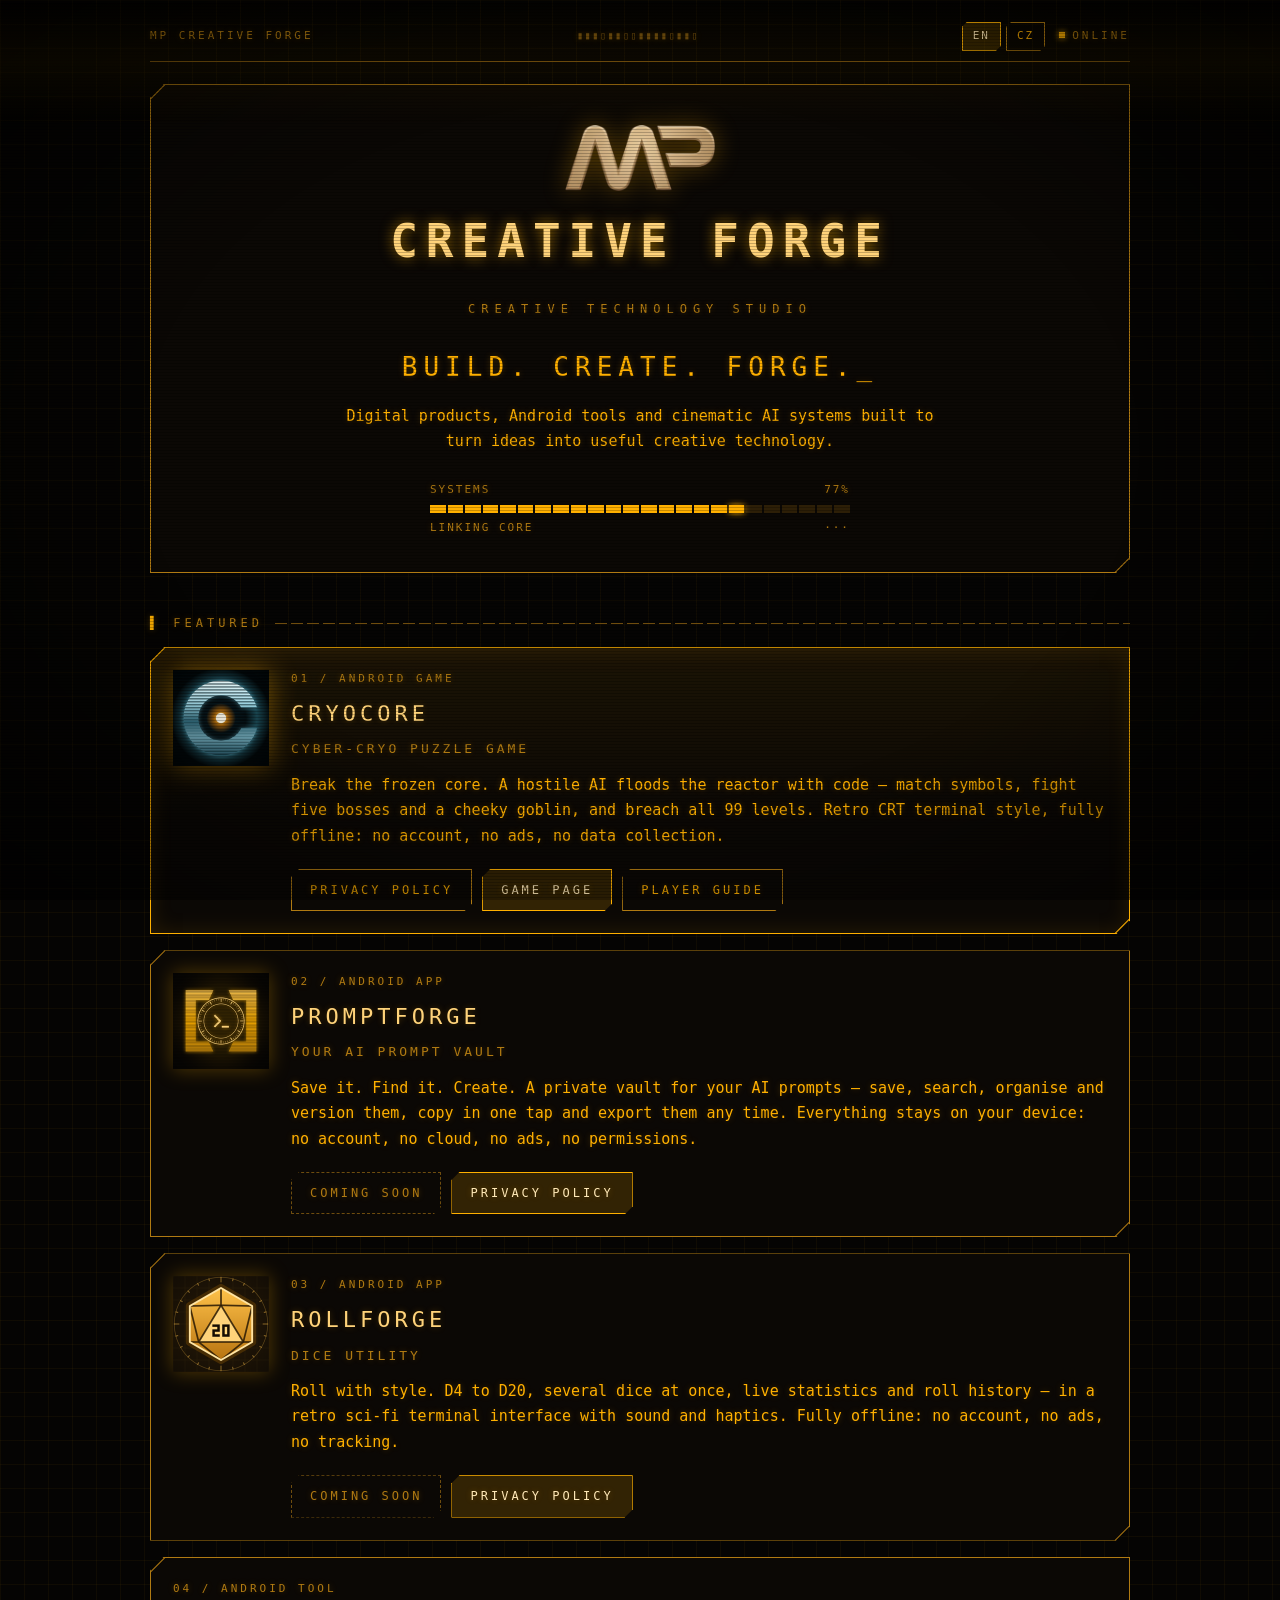
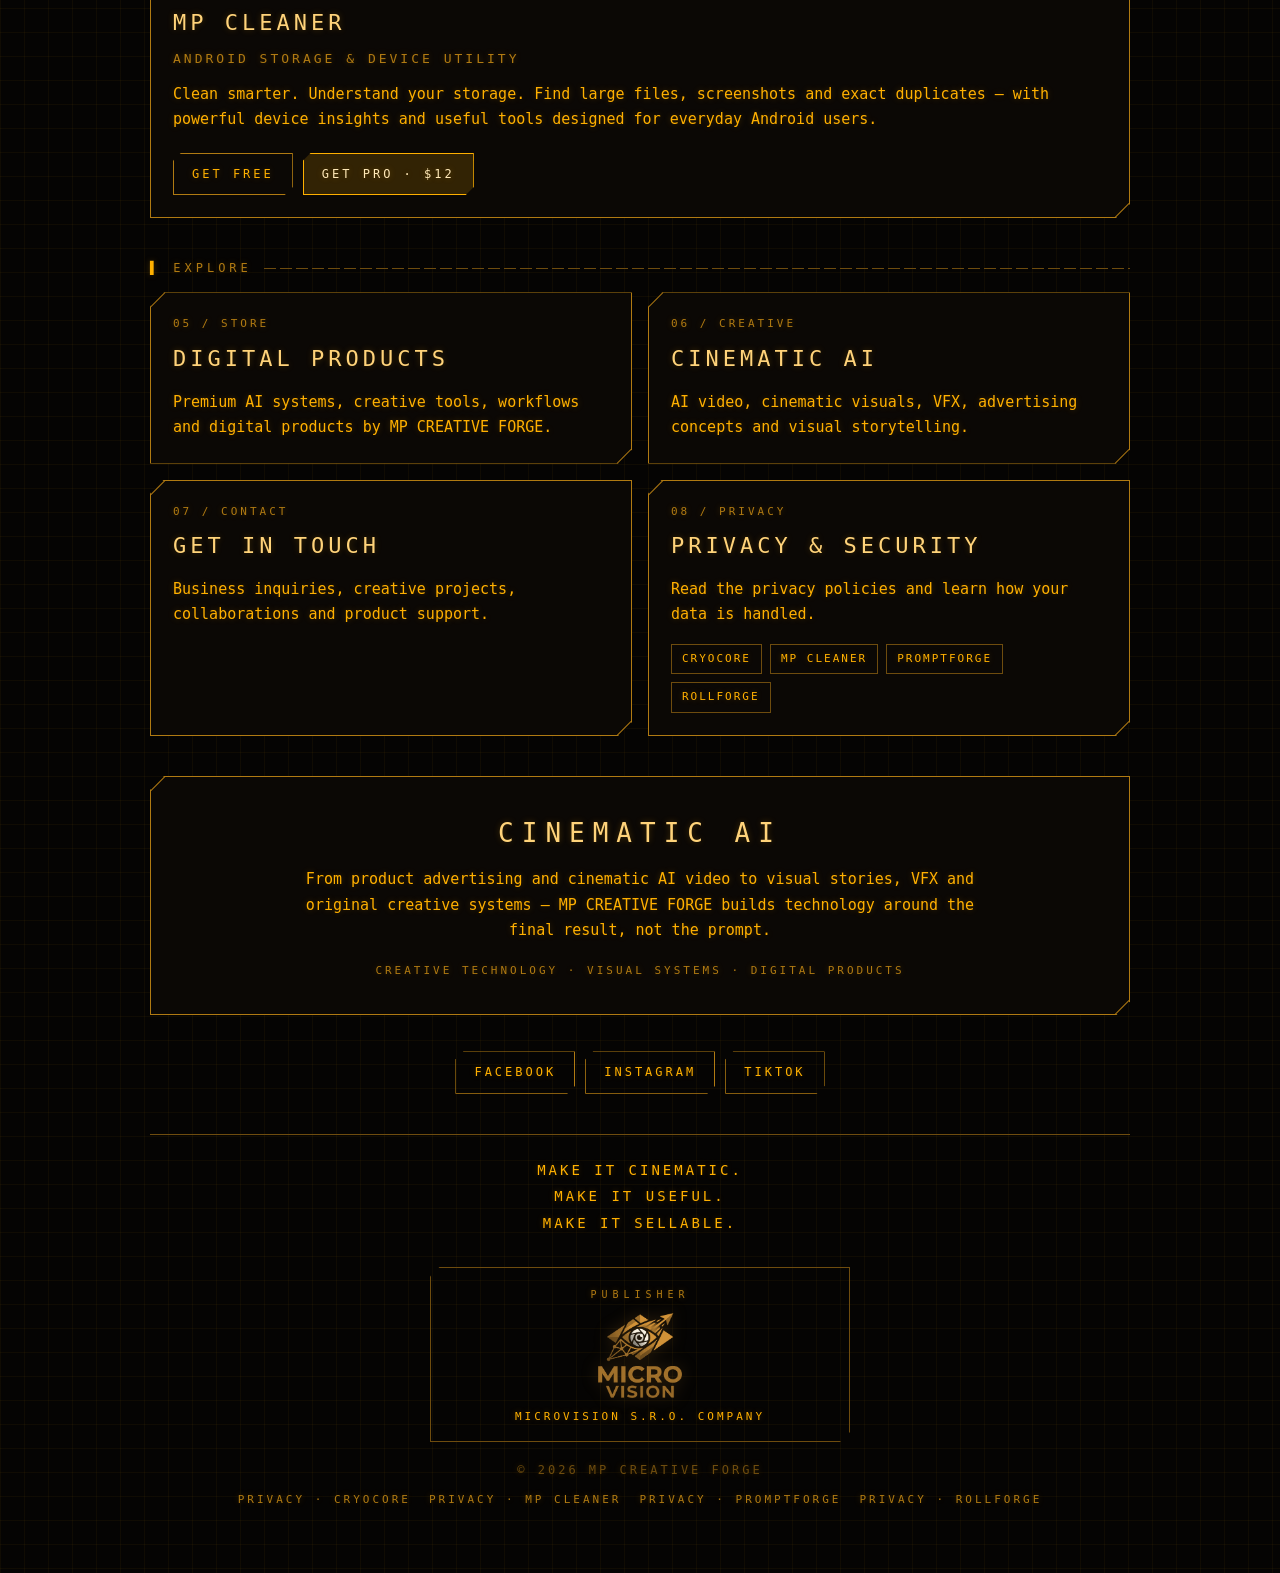
==== commit 270b6ecb: "Add the CRYOCORE game page with player guides and link it from the home page Co-Authored-By: Claude " ====
--- a/index.html
+++ b/index.html
@@ -411,15 +411,21 @@
 
         <div class="buttons">
 
-            <span class="button soon">
-                COMING SOON
-            </span>
-
-            <a class="button primary"
+            <a class="button"
                href="https://mpcreativeforge-arch.github.io/privacy/cryocore/"
                target="_blank"
                rel="noopener">
                 PRIVACY POLICY
+            </a>
+
+            <a class="button primary"
+               href="https://mpcreativeforge-arch.github.io/cryocore/">
+                GAME PAGE
+            </a>
+
+            <a class="button"
+               href="https://mpcreativeforge-arch.github.io/cryocore/#manual">
+                PLAYER GUIDE
             </a>
 
         </div>
@@ -726,6 +732,8 @@
       "Uložte. Najděte. Tvořte. Soukromý trezor pro vaše AI prompty – ukládejte, vyhledávejte, třiďte a verzujte je, kopírujte jedním klepnutím a kdykoli exportujte. Vše zůstává ve vašem zařízení: žádný účet, žádný cloud, žádné reklamy, žádná oprávnění.",
     "COMING SOON": "JIŽ BRZY",
     "PRIVACY POLICY": "ZÁSADY SOUKROMÍ",
+    "GAME PAGE": "STRÁNKA HRY",
+    "PLAYER GUIDE": "PŘÍRUČKA",
     "Dice Utility": "Herní kostky",
     "Roll with style. D4 to D20, several dice at once, live statistics and roll history — in a retro sci‑fi terminal interface with sound and haptics. Fully offline: no account, no ads, no tracking.":
       "Házejte se stylem. Kostky D4 až D20, více kostek najednou, živé statistiky a historie hodů – v retro sci‑fi terminálovém rozhraní se zvukem a vibracemi. Plně offline: žádný účet, žádné reklamy, žádné sledování.",
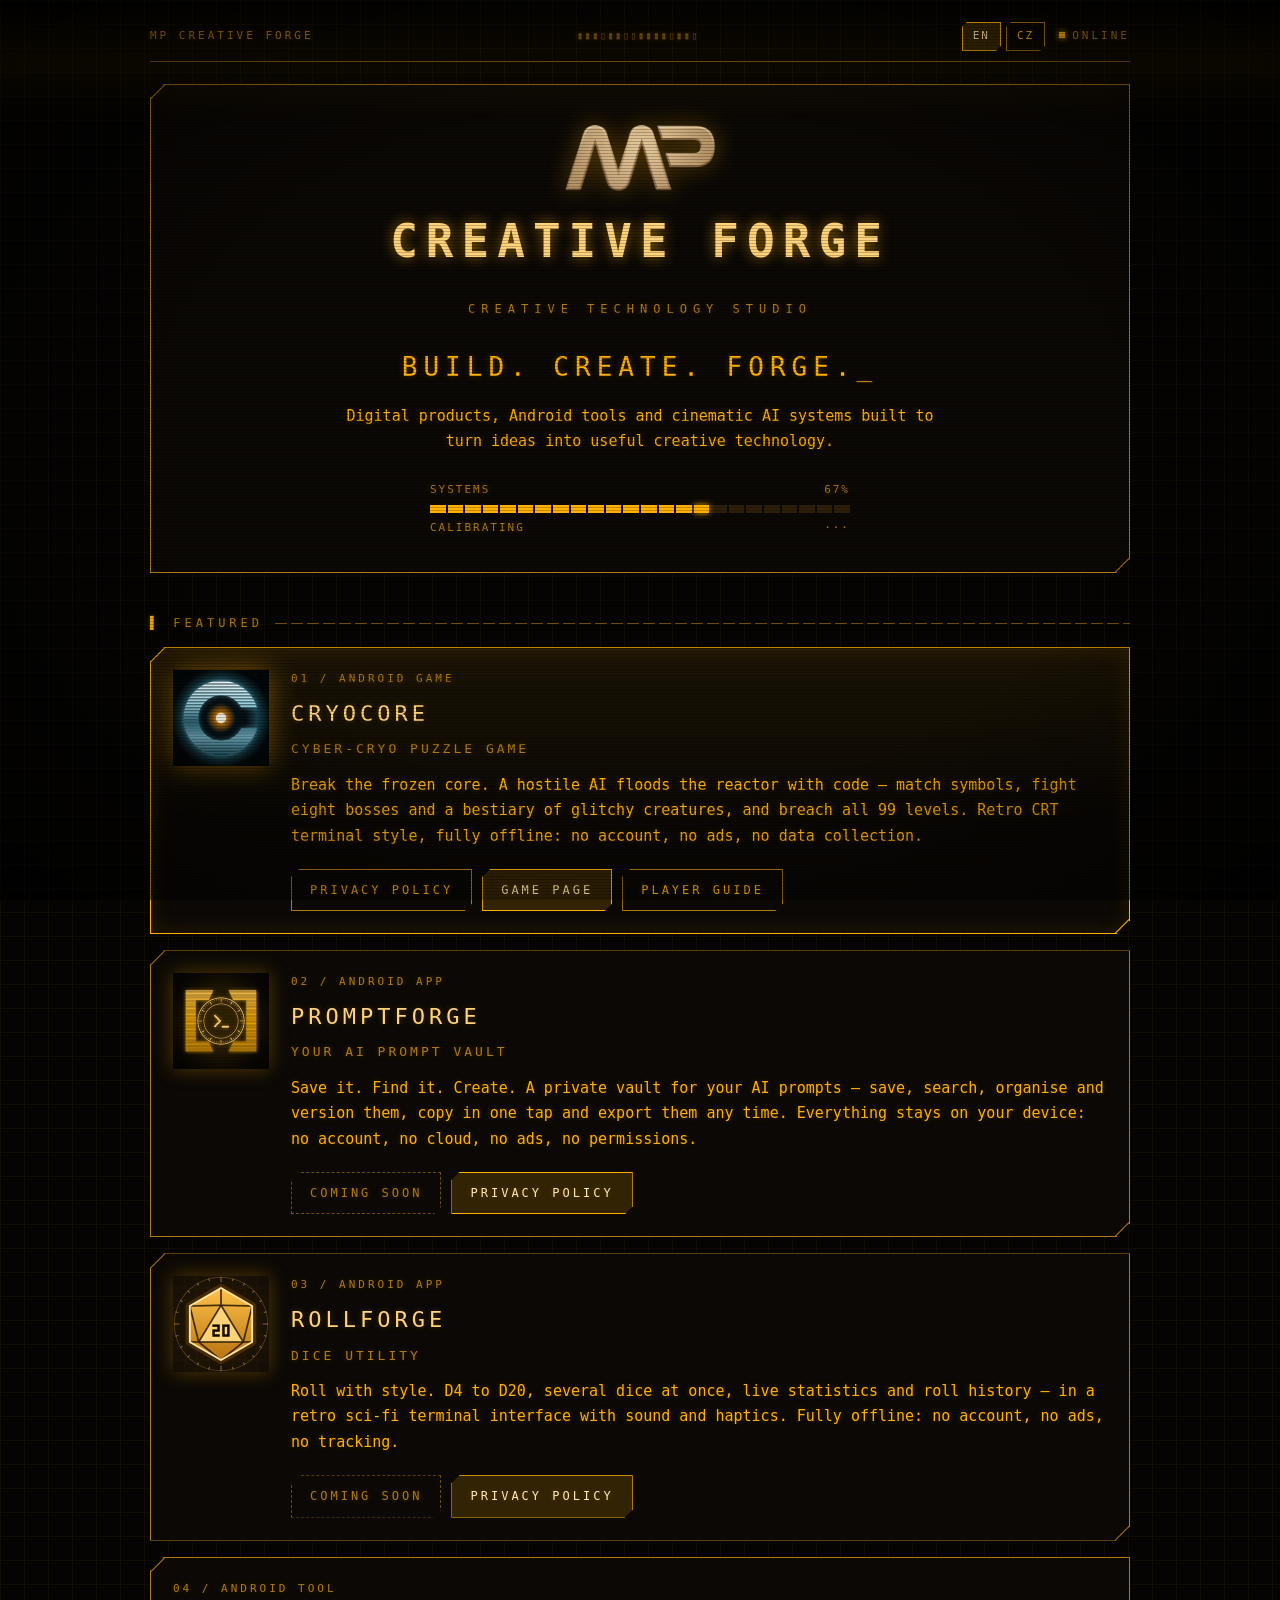
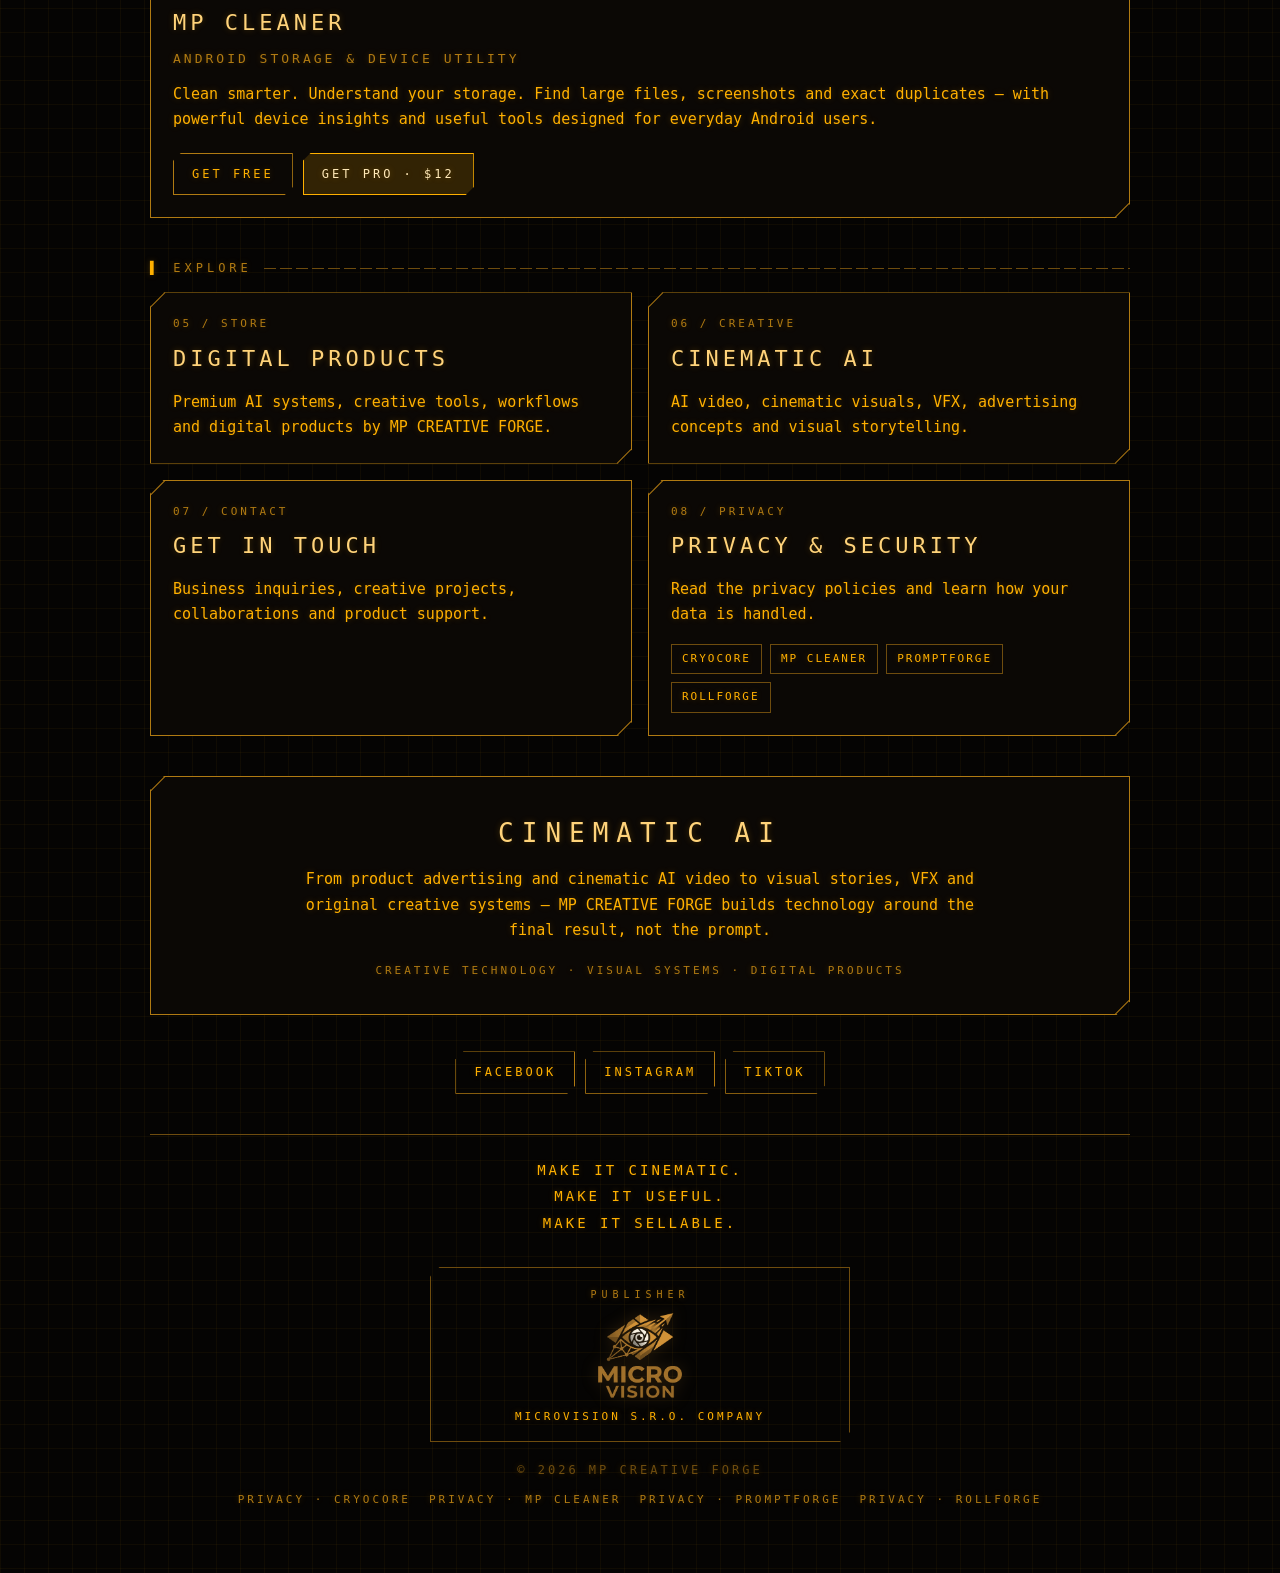
==== commit a2bc247c: "CRYOCORE 0.7.37: NULL WIDOW den and reactor chamber animations, new screenshots, COMBO card, updated" ====
--- a/index.html
+++ b/index.html
@@ -404,7 +404,7 @@
 
         <p>
             Break the frozen core. A hostile AI floods the reactor with
-            code — match symbols, fight five bosses and a cheeky goblin,
+            code — match symbols, fight eight bosses and a bestiary of glitchy creatures,
             and breach all 99 levels. Retro CRT terminal style, fully
             offline: no account, no ads, no data collection.
         </p>
@@ -720,8 +720,8 @@
     "03 / ANDROID APP": "03 / APLIKACE PRO ANDROID",
     "04 / ANDROID APP": "04 / APLIKACE PRO ANDROID",
     "Cyber-Cryo Puzzle Game": "Kyber-kryo logická hra",
-    "Break the frozen core. A hostile AI floods the reactor with code — match symbols, fight five bosses and a cheeky goblin, and breach all 99 levels. Retro CRT terminal style, fully offline: no account, no ads, no data collection.":
-      "Prolom zamrzlé jádro. Nepřátelská AI zaplavuje reaktor kódem – skládej symboly, poraz pět bossů i drzého goblina a prolom všech 99 levelů. Retro styl CRT terminálu, plně offline: bez účtu, bez reklam, bez sběru dat.",
+    "Break the frozen core. A hostile AI floods the reactor with code — match symbols, fight eight bosses and a bestiary of glitchy creatures, and breach all 99 levels. Retro CRT terminal style, fully offline: no account, no ads, no data collection.":
+      "Prolom zamrzlé jádro. Nepřátelská AI zaplavuje reaktor kódem – skládej symboly, poraz osm bossů i celý bestiář glitchových bytostí a prolom všech 99 levelů. Retro styl CRT terminálu, plně offline: bez účtu, bez reklam, bez sběru dat.",
     "Android Storage & Device Utility": "Správa úložiště a zařízení pro Android",
     "Clean smarter. Understand your storage. Find large files, screenshots and exact duplicates — with powerful device insights and useful tools designed for everyday Android users.":
       "Čistěte chytřeji. Poznejte své úložiště. Najděte velké soubory, snímky obrazovky a přesné duplikáty – s podrobným přehledem o zařízení a užitečnými nástroji pro každodenní uživatele Androidu.",
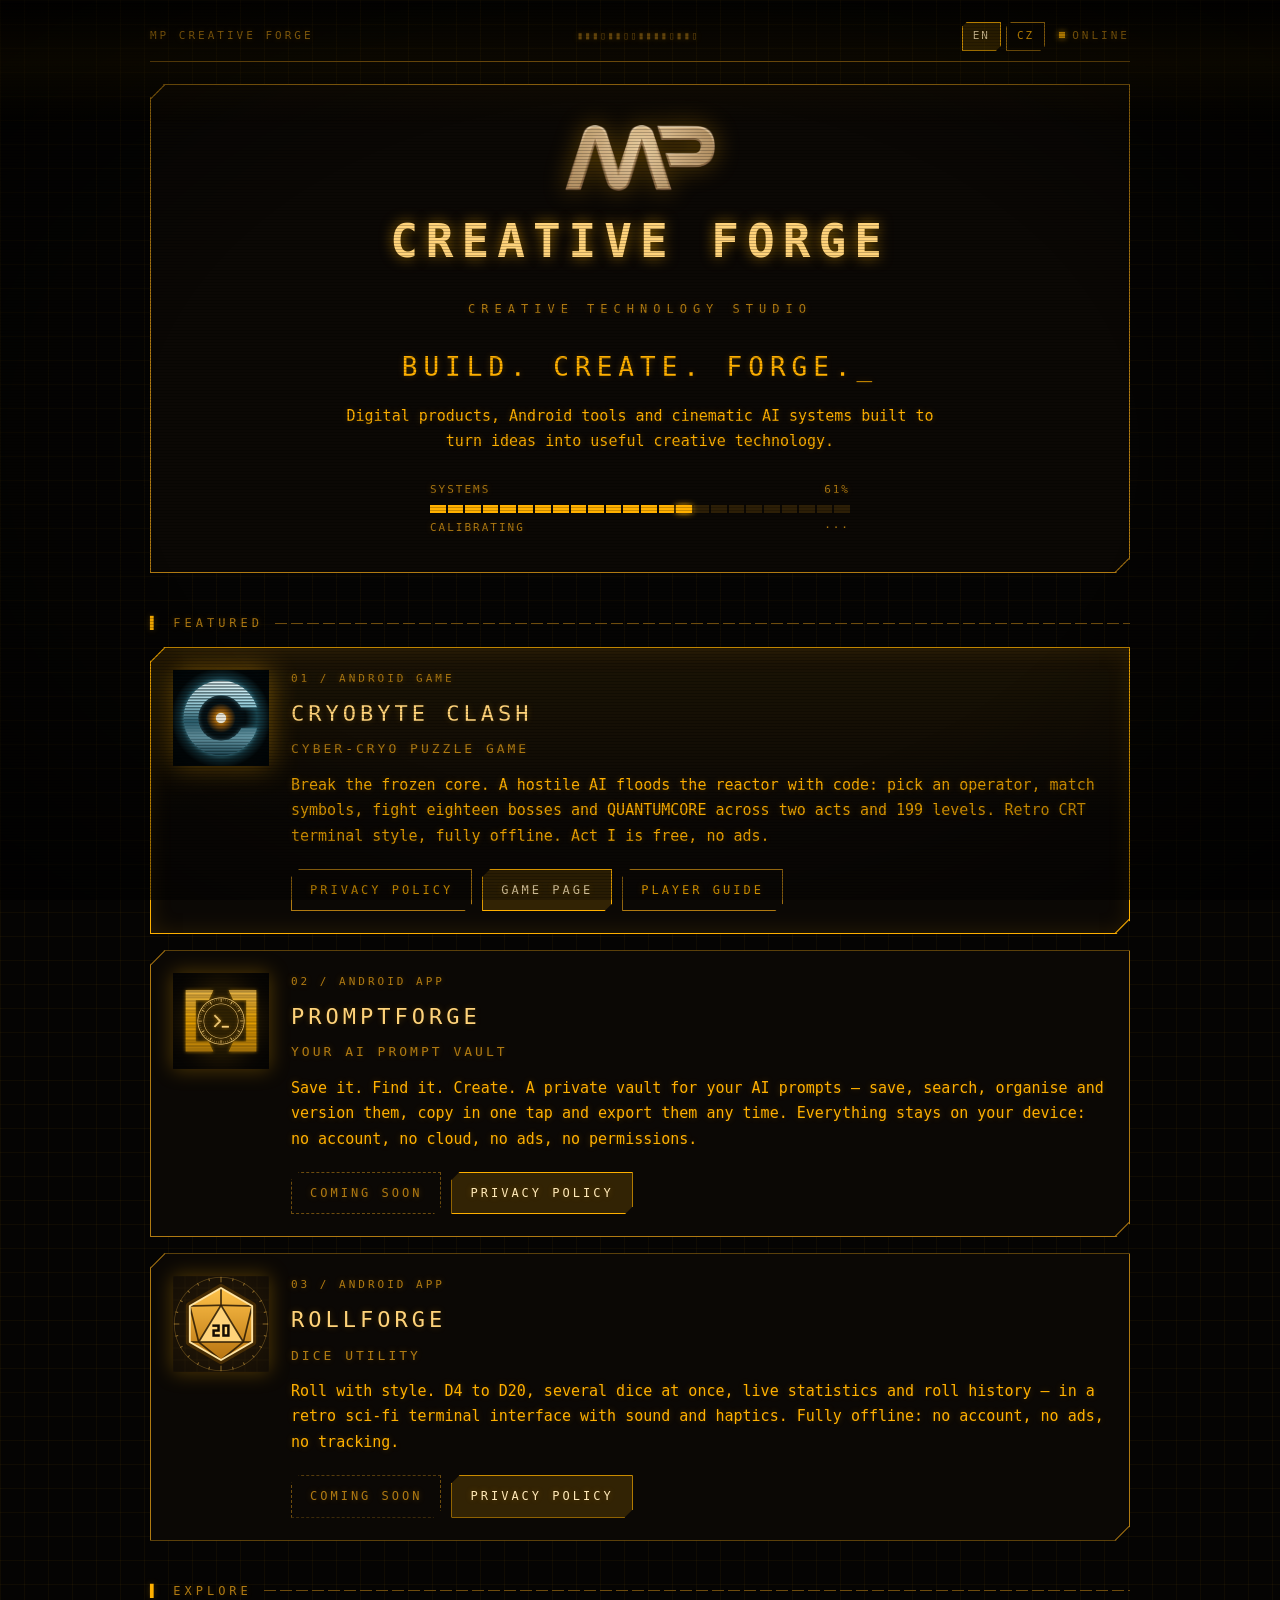
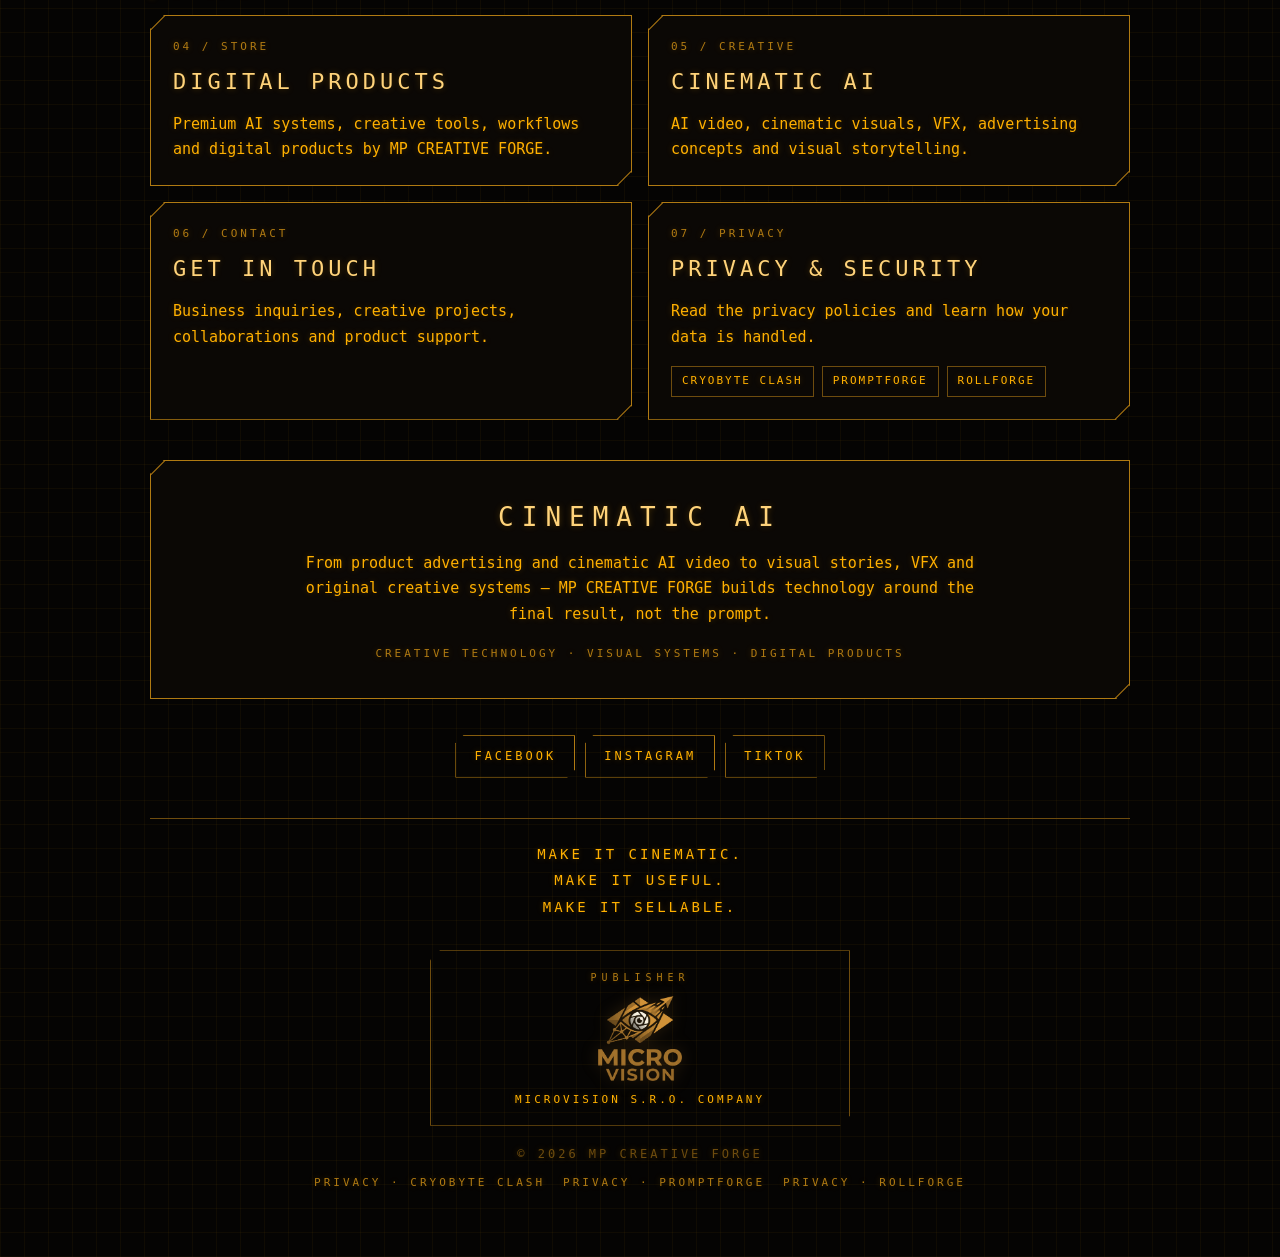
==== commit 186c2969: "CRYOBYTE CLASH: new game page, privacy policy and guides; remove MP Cleaner Old /cryocore/ and /priv" ====
--- a/index.html
+++ b/index.html
@@ -394,37 +394,37 @@
 
     <section class="panel feature with-icon lead">
 
-        <img class="icon" src="assets/cryocore-icon.png" alt="CRYOCORE game icon" width="192" height="192">
+        <img class="icon" src="assets/cryobyte-clash-icon.png" alt="CRYOBYTE CLASH game icon" width="192" height="192">
 
         <div class="number">01 / ANDROID GAME</div>
 
-        <h2>CRYOCORE</h2>
+        <h2>CRYOBYTE CLASH</h2>
 
         <h3>Cyber-Cryo Puzzle Game</h3>
 
         <p>
             Break the frozen core. A hostile AI floods the reactor with
-            code — match symbols, fight eight bosses and a bestiary of glitchy creatures,
-            and breach all 99 levels. Retro CRT terminal style, fully
-            offline: no account, no ads, no data collection.
+            code: pick an operator, match symbols, fight eighteen bosses
+            and QUANTUMCORE across two acts and 199 levels. Retro CRT
+            terminal style, fully offline. Act I is free, no ads.
         </p>
 
         <div class="buttons">
 
             <a class="button"
-               href="https://mpcreativeforge-arch.github.io/privacy/cryocore/"
+               href="https://mpcreativeforge-arch.github.io/privacy/cryobyte-clash/"
                target="_blank"
                rel="noopener">
                 PRIVACY POLICY
             </a>
 
             <a class="button primary"
-               href="https://mpcreativeforge-arch.github.io/cryocore/">
+               href="https://mpcreativeforge-arch.github.io/cryobyte-clash/">
                 GAME PAGE
             </a>
 
             <a class="button"
-               href="https://mpcreativeforge-arch.github.io/cryocore/#manual">
+               href="https://mpcreativeforge-arch.github.io/cryobyte-clash/#manual">
                 PLAYER GUIDE
             </a>
 
@@ -500,39 +500,6 @@
 
     </section>
 
-    <section class="panel feature">
-
-        <div class="number">04 / ANDROID TOOL</div>
-
-        <h2>MP CLEANER</h2>
-
-        <h3>Android Storage &amp; Device Utility</h3>
-
-        <p>
-            Clean smarter. Understand your storage. Find large files,
-            screenshots and exact duplicates — with powerful device
-            insights and useful tools designed for everyday Android users.
-        </p>
-
-        <div class="buttons">
-
-            <a class="button"
-               href="https://forgecraft10.gumroad.com/l/hymlu"
-               target="_blank"
-               rel="noopener">
-                GET FREE
-            </a>
-
-            <a class="button primary"
-               href="https://forgecraft10.gumroad.com/l/jkwzxy"
-               target="_blank"
-               rel="noopener">
-                GET PRO · $12
-            </a>
-
-        </div>
-
-    </section>
 
 </div>
 
@@ -550,7 +517,7 @@
        target="_blank"
        rel="noopener">
 
-        <div class="number">05 / STORE</div>
+        <div class="number">04 / STORE</div>
 
         <h2>DIGITAL PRODUCTS</h2>
 
@@ -564,7 +531,7 @@
 
     <a class="panel" href="#cinematic">
 
-        <div class="number">06 / CREATIVE</div>
+        <div class="number">05 / CREATIVE</div>
 
         <h2>CINEMATIC AI</h2>
 
@@ -579,7 +546,7 @@
     <a class="panel"
        href="mailto:mpcreativeforge@gmail.com">
 
-        <div class="number">07 / CONTACT</div>
+        <div class="number">06 / CONTACT</div>
 
         <h2>GET IN TOUCH</h2>
 
@@ -593,7 +560,7 @@
 
     <div class="panel">
 
-        <div class="number">08 / PRIVACY</div>
+        <div class="number">07 / PRIVACY</div>
 
         <h2>PRIVACY &amp; SECURITY</h2>
 
@@ -603,12 +570,9 @@
         </p>
 
         <div class="card-links">
-            <a href="https://mpcreativeforge-arch.github.io/privacy/cryocore/"
+            <a href="https://mpcreativeforge-arch.github.io/privacy/cryobyte-clash/"
                target="_blank"
-               rel="noopener">CRYOCORE</a>
-            <a href="https://mpcreativeforge-arch.github.io/privacy/mp-cleaner/"
-               target="_blank"
-               rel="noopener">MP CLEANER</a>
+               rel="noopener">CRYOBYTE CLASH</a>
             <a href="https://mpcreativeforge-arch.github.io/privacy/prompt-forge/"
                target="_blank"
                rel="noopener">PROMPTFORGE</a>
@@ -688,12 +652,9 @@
     </div>
 
     <div class="privacy-links">
-        <a href="https://mpcreativeforge-arch.github.io/privacy/cryocore/"
+        <a href="https://mpcreativeforge-arch.github.io/privacy/cryobyte-clash/"
            target="_blank"
-           rel="noopener">PRIVACY · CRYOCORE</a>
-        <a href="https://mpcreativeforge-arch.github.io/privacy/mp-cleaner/"
-           target="_blank"
-           rel="noopener">PRIVACY · MP CLEANER</a>
+           rel="noopener">PRIVACY · CRYOBYTE CLASH</a>
         <a href="https://mpcreativeforge-arch.github.io/privacy/prompt-forge/"
            target="_blank"
            rel="noopener">PRIVACY · PROMPTFORGE</a>
@@ -720,13 +681,8 @@
     "03 / ANDROID APP": "03 / APLIKACE PRO ANDROID",
     "04 / ANDROID APP": "04 / APLIKACE PRO ANDROID",
     "Cyber-Cryo Puzzle Game": "Kyber-kryo logická hra",
-    "Break the frozen core. A hostile AI floods the reactor with code — match symbols, fight eight bosses and a bestiary of glitchy creatures, and breach all 99 levels. Retro CRT terminal style, fully offline: no account, no ads, no data collection.":
-      "Prolom zamrzlé jádro. Nepřátelská AI zaplavuje reaktor kódem – skládej symboly, poraz osm bossů i celý bestiář glitchových bytostí a prolom všech 99 levelů. Retro styl CRT terminálu, plně offline: bez účtu, bez reklam, bez sběru dat.",
-    "Android Storage & Device Utility": "Správa úložiště a zařízení pro Android",
-    "Clean smarter. Understand your storage. Find large files, screenshots and exact duplicates — with powerful device insights and useful tools designed for everyday Android users.":
-      "Čistěte chytřeji. Poznejte své úložiště. Najděte velké soubory, snímky obrazovky a přesné duplikáty – s podrobným přehledem o zařízení a užitečnými nástroji pro každodenní uživatele Androidu.",
-    "GET FREE": "ZDARMA",
-    "GET PRO · $12": "VERZE PRO · $12",
+    "Break the frozen core. A hostile AI floods the reactor with code: pick an operator, match symbols, fight eighteen bosses and QUANTUMCORE across two acts and 199 levels. Retro CRT terminal style, fully offline. Act I is free, no ads.":
+      "Prolom zamrzlé jádro. Nepřátelská AI zaplavuje reaktor kódem: vyber si operátora, skládej symboly a poraz osmnáct bossů i QUANTUMCORE ve dvou aktech a 199 levelech. Retro styl CRT terminálu, plně offline. Akt I zdarma, bez reklam.",
     "Your AI Prompt Vault": "Váš trezor AI promptů",
     "Save it. Find it. Create. A private vault for your AI prompts — save, search, organise and version them, copy in one tap and export them any time. Everything stays on your device: no account, no cloud, no ads, no permissions.":
       "Uložte. Najděte. Tvořte. Soukromý trezor pro vaše AI prompty – ukládejte, vyhledávejte, třiďte a verzujte je, kopírujte jedním klepnutím a kdykoli exportujte. Vše zůstává ve vašem zařízení: žádný účet, žádný cloud, žádné reklamy, žádná oprávnění.",
@@ -737,26 +693,25 @@
     "Dice Utility": "Herní kostky",
     "Roll with style. D4 to D20, several dice at once, live statistics and roll history — in a retro sci‑fi terminal interface with sound and haptics. Fully offline: no account, no ads, no tracking.":
       "Házejte se stylem. Kostky D4 až D20, více kostek najednou, živé statistiky a historie hodů – v retro sci‑fi terminálovém rozhraní se zvukem a vibracemi. Plně offline: žádný účet, žádné reklamy, žádné sledování.",
-    "05 / STORE": "05 / OBCHOD",
+    "04 / STORE": "04 / OBCHOD",
     "DIGITAL PRODUCTS": "DIGITÁLNÍ PRODUKTY",
     "Premium AI systems, creative tools, workflows and digital products by MP CREATIVE FORGE.":
       "Prémiové AI systémy, kreativní nástroje, pracovní postupy a digitální produkty od MP CREATIVE FORGE.",
-    "06 / CREATIVE": "06 / TVORBA",
+    "05 / CREATIVE": "05 / TVORBA",
     "AI video, cinematic visuals, VFX, advertising concepts and visual storytelling.":
       "AI video, filmové vizuály, VFX, reklamní koncepty a vizuální vyprávění.",
-    "07 / CONTACT": "07 / KONTAKT",
+    "06 / CONTACT": "06 / KONTAKT",
     "GET IN TOUCH": "NAPIŠTE NÁM",
     "Business inquiries, creative projects, collaborations and product support.":
       "Obchodní dotazy, kreativní projekty, spolupráce a podpora produktů.",
-    "08 / PRIVACY": "08 / SOUKROMÍ",
+    "07 / PRIVACY": "07 / SOUKROMÍ",
     "PRIVACY & SECURITY": "SOUKROMÍ A BEZPEČNOST",
     "Read the privacy policies and learn how your data is handled.":
       "Přečtěte si zásady ochrany soukromí a zjistěte, jak nakládáme s vašimi daty.",
     "From product advertising and cinematic AI video to visual stories, VFX and original creative systems — MP CREATIVE FORGE builds technology around the final result, not the prompt.":
       "Od produktové reklamy a filmového AI videa po vizuální příběhy, VFX a originální kreativní systémy – MP CREATIVE FORGE staví technologie kolem výsledku, ne kolem promptu.",
     "CREATIVE TECHNOLOGY · VISUAL SYSTEMS · DIGITAL PRODUCTS": "KREATIVNÍ TECHNOLOGIE · VIZUÁLNÍ SYSTÉMY · DIGITÁLNÍ PRODUKTY",
-    "PRIVACY · CRYOCORE": "SOUKROMÍ · CRYOCORE",
-    "PRIVACY · MP CLEANER": "SOUKROMÍ · MP CLEANER",
+    "PRIVACY · CRYOBYTE CLASH": "SOUKROMÍ · CRYOBYTE CLASH",
     "PRIVACY · PROMPTFORGE": "SOUKROMÍ · PROMPTFORGE",
     "PRIVACY · ROLLFORGE": "SOUKROMÍ · ROLLFORGE",
     "PUBLISHER": "VYDAVATEL",
@@ -783,7 +738,7 @@
   var motto = document.getElementById("motto");
   var mottoEn = motto ? motto.innerHTML : "";
   var rollforgePrivacy = document.querySelectorAll('a[href$="/privacy/rollforge/"], a[href$="/privacy/rollforge/?lang=cs"]');
-  var cryocorePrivacy = document.querySelectorAll('a[href$="/privacy/cryocore/"], a[href$="/privacy/cryocore/?lang=cs"]');
+  var cryocorePrivacy = document.querySelectorAll('a[href$="/privacy/cryobyte-clash/"], a[href$="/privacy/cryobyte-clash/?lang=cs"]');
   var buttons = document.querySelectorAll("[data-set-lang]");
   var lang = "en";
   var booted = false;
@@ -796,7 +751,7 @@
       a.href = "https://mpcreativeforge-arch.github.io/privacy/rollforge/" + (lang === "cs" ? "?lang=cs" : "");
     });
     cryocorePrivacy.forEach(function (a) {
-      a.href = "https://mpcreativeforge-arch.github.io/privacy/cryocore/" + (lang === "cs" ? "?lang=cs" : "");
+      a.href = "https://mpcreativeforge-arch.github.io/privacy/cryobyte-clash/" + (lang === "cs" ? "?lang=cs" : "");
     });
     buttons.forEach(function (b) { b.setAttribute("aria-pressed", String(b.getAttribute("data-set-lang") === lang)); });
     document.documentElement.lang = lang;
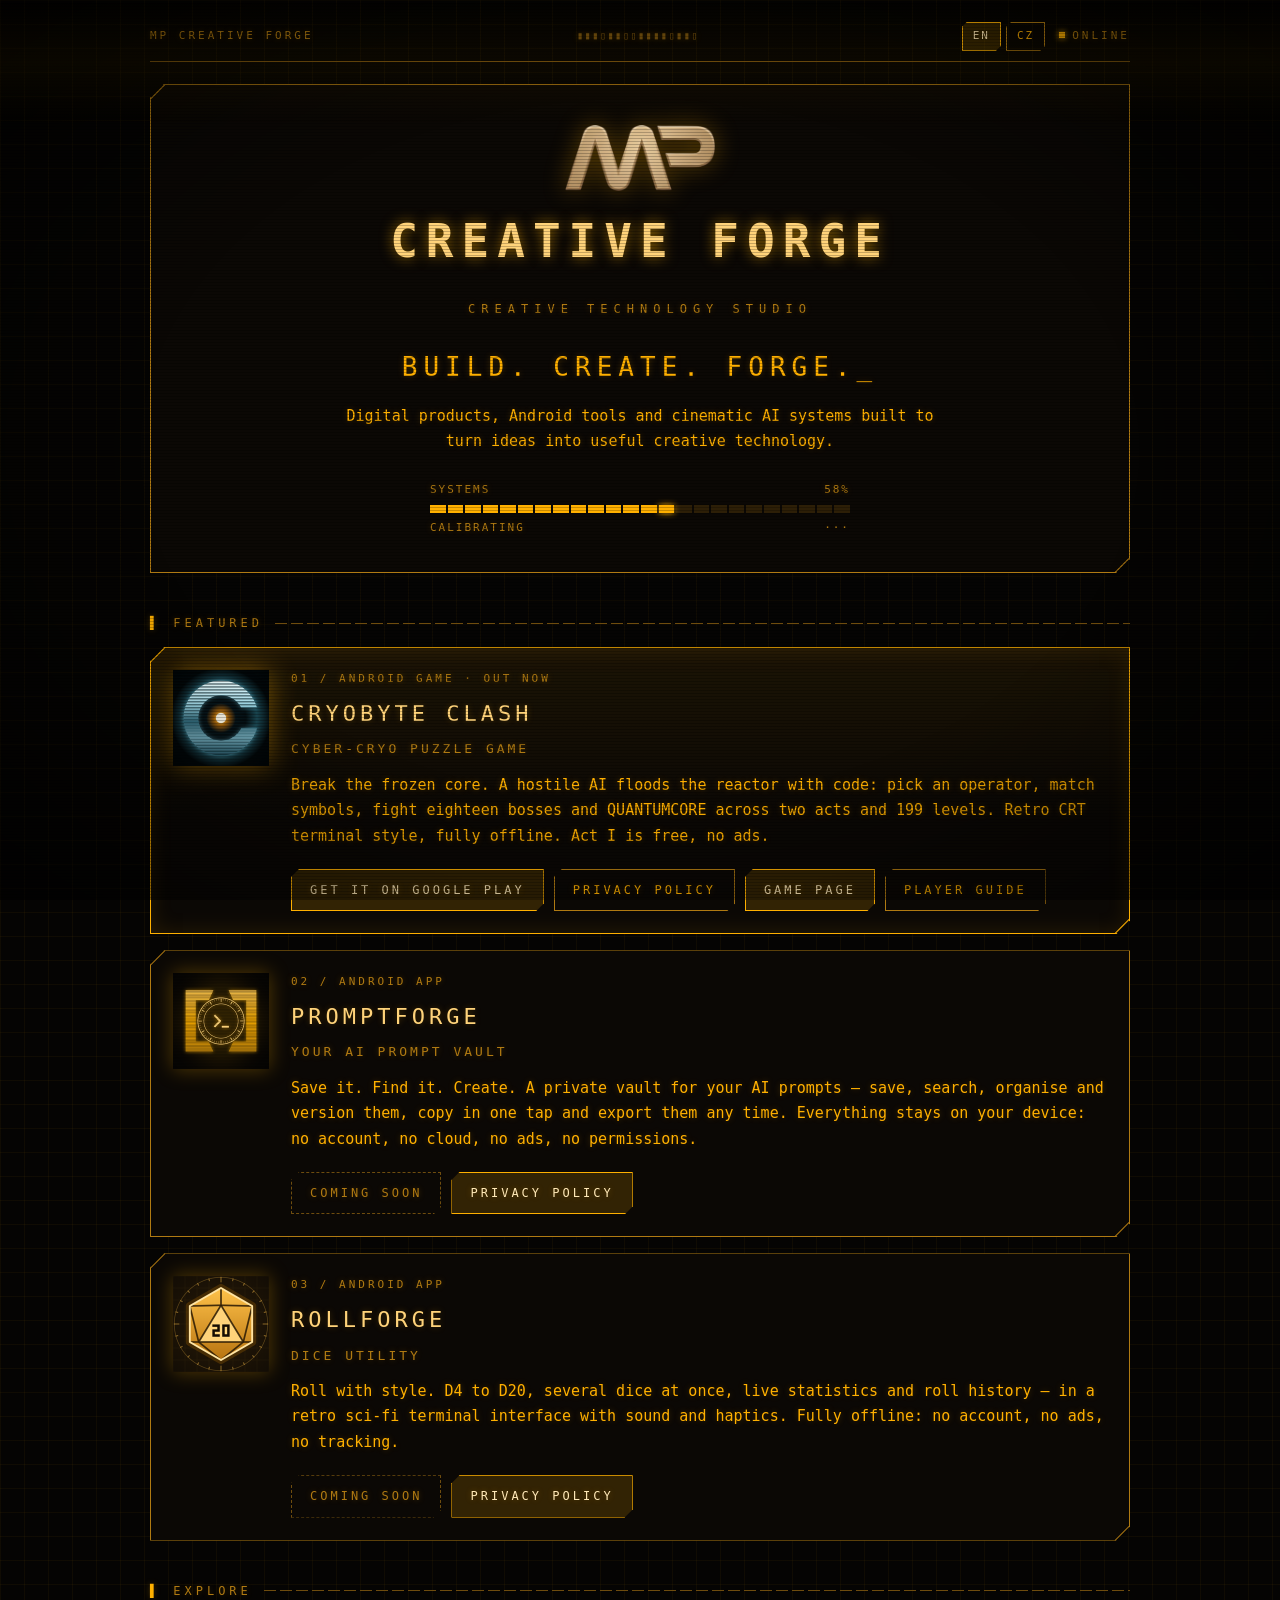
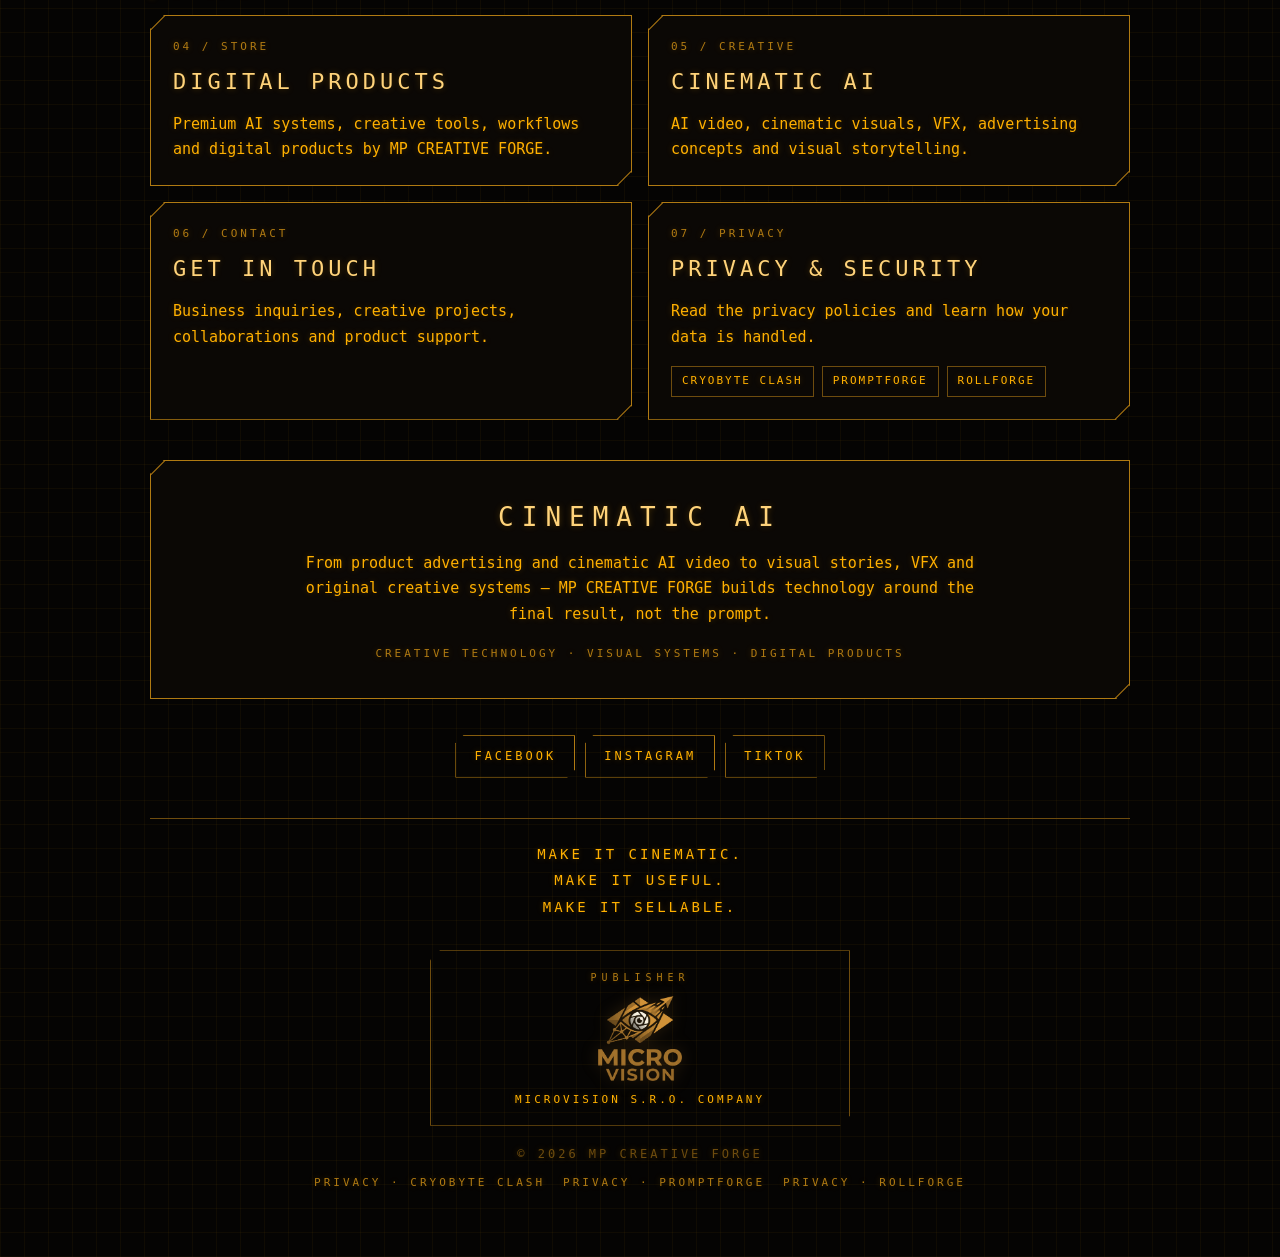
==== commit 186b2a85: "CRYOBYTE CLASH is out: link the Google Play listing on the game page and home page Co-Authored-By: C" ====
--- a/index.html
+++ b/index.html
@@ -396,7 +396,7 @@
 
         <img class="icon" src="assets/cryobyte-clash-icon.png" alt="CRYOBYTE CLASH game icon" width="192" height="192">
 
-        <div class="number">01 / ANDROID GAME</div>
+        <div class="number">01 / ANDROID GAME · OUT NOW</div>
 
         <h2>CRYOBYTE CLASH</h2>
 
@@ -410,6 +410,13 @@
         </p>
 
         <div class="buttons">
+
+            <a class="button primary"
+               href="https://play.google.com/store/apps/details?id=cz.microvision.cryocore"
+               target="_blank"
+               rel="noopener">
+                GET IT ON GOOGLE PLAY
+            </a>
 
             <a class="button"
                href="https://mpcreativeforge-arch.github.io/privacy/cryobyte-clash/"
@@ -676,7 +683,8 @@
       "Digitální produkty, nástroje pro Android a filmové AI systémy, které proměňují nápady v užitečné kreativní technologie.",
     "Featured": "Doporučujeme",
     "Explore": "Prozkoumat",
-    "01 / ANDROID GAME": "01 / HRA PRO ANDROID",
+    "01 / ANDROID GAME · OUT NOW": "01 / HRA PRO ANDROID · PRÁVĚ VYŠLA",
+    "GET IT ON GOOGLE PLAY": "STÁHNOUT NA GOOGLE PLAY",
     "02 / ANDROID TOOL": "02 / NÁSTROJ PRO ANDROID",
     "03 / ANDROID APP": "03 / APLIKACE PRO ANDROID",
     "04 / ANDROID APP": "04 / APLIKACE PRO ANDROID",
